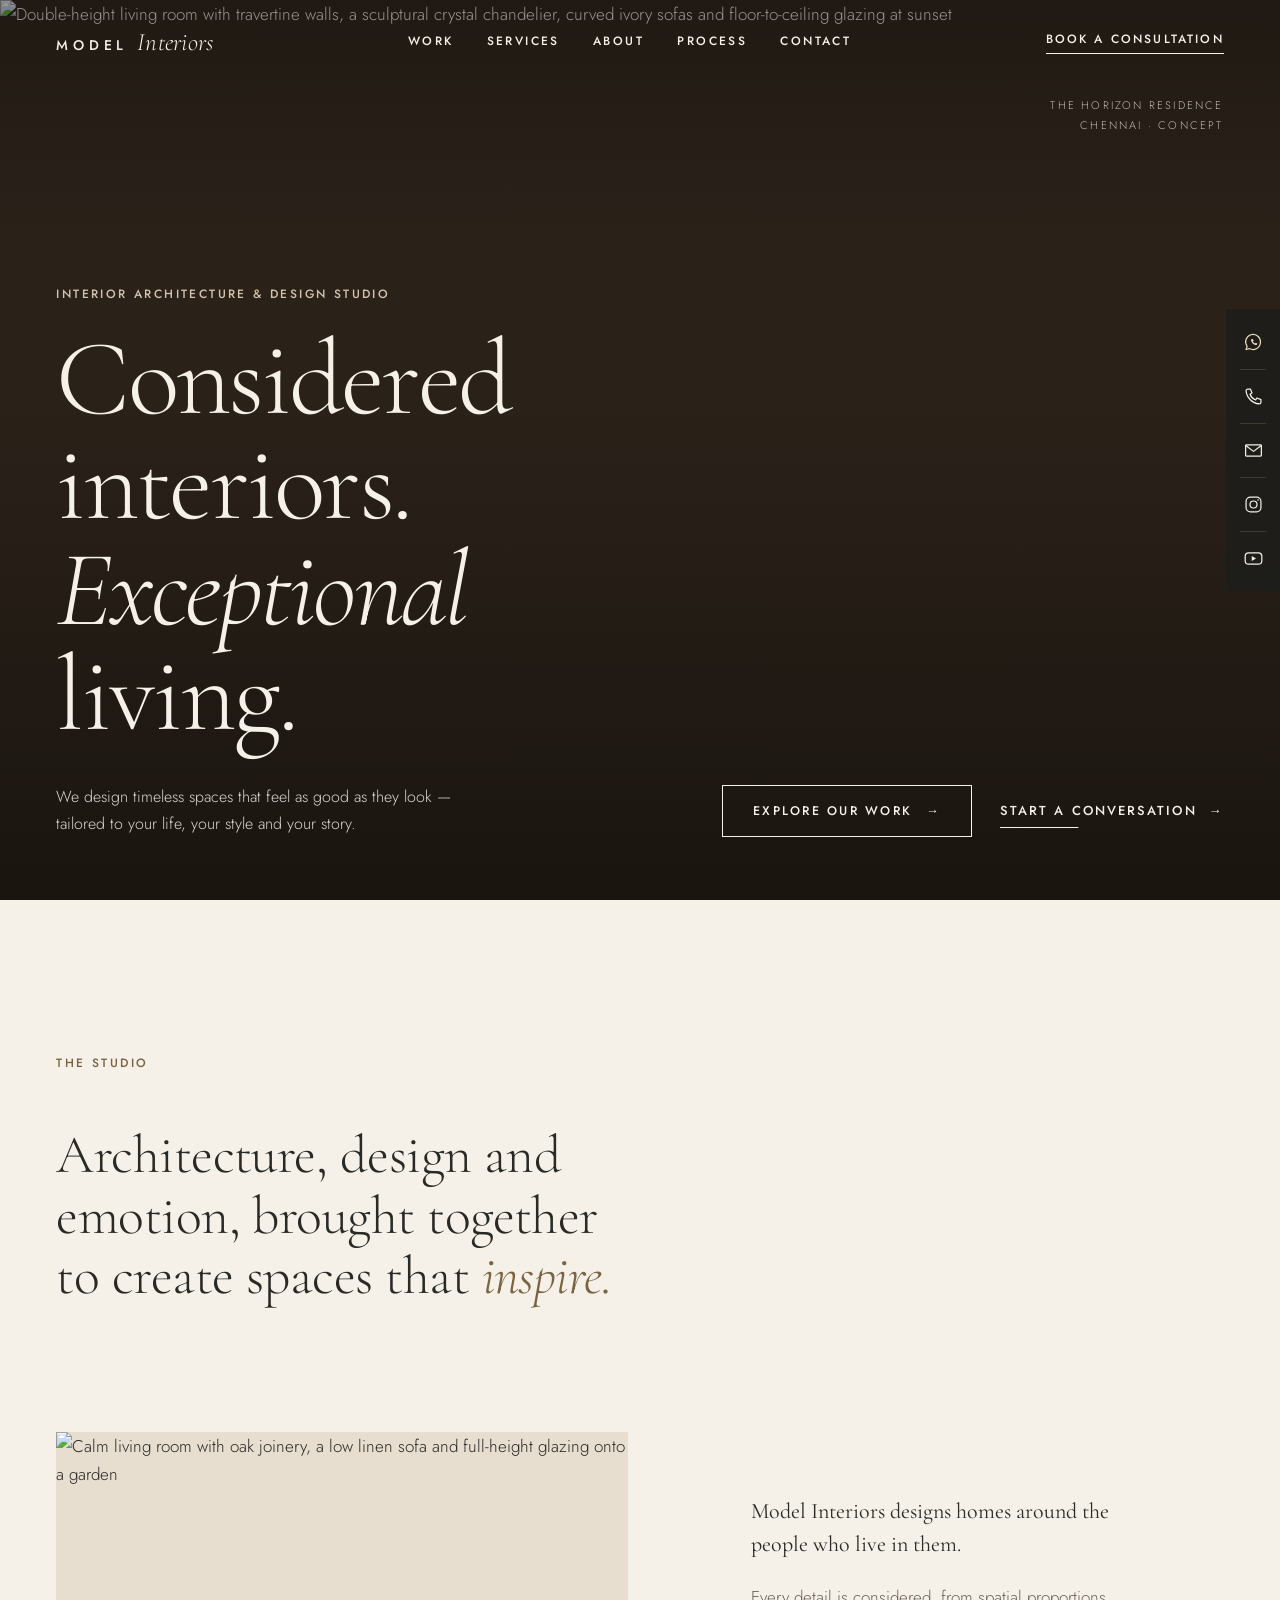
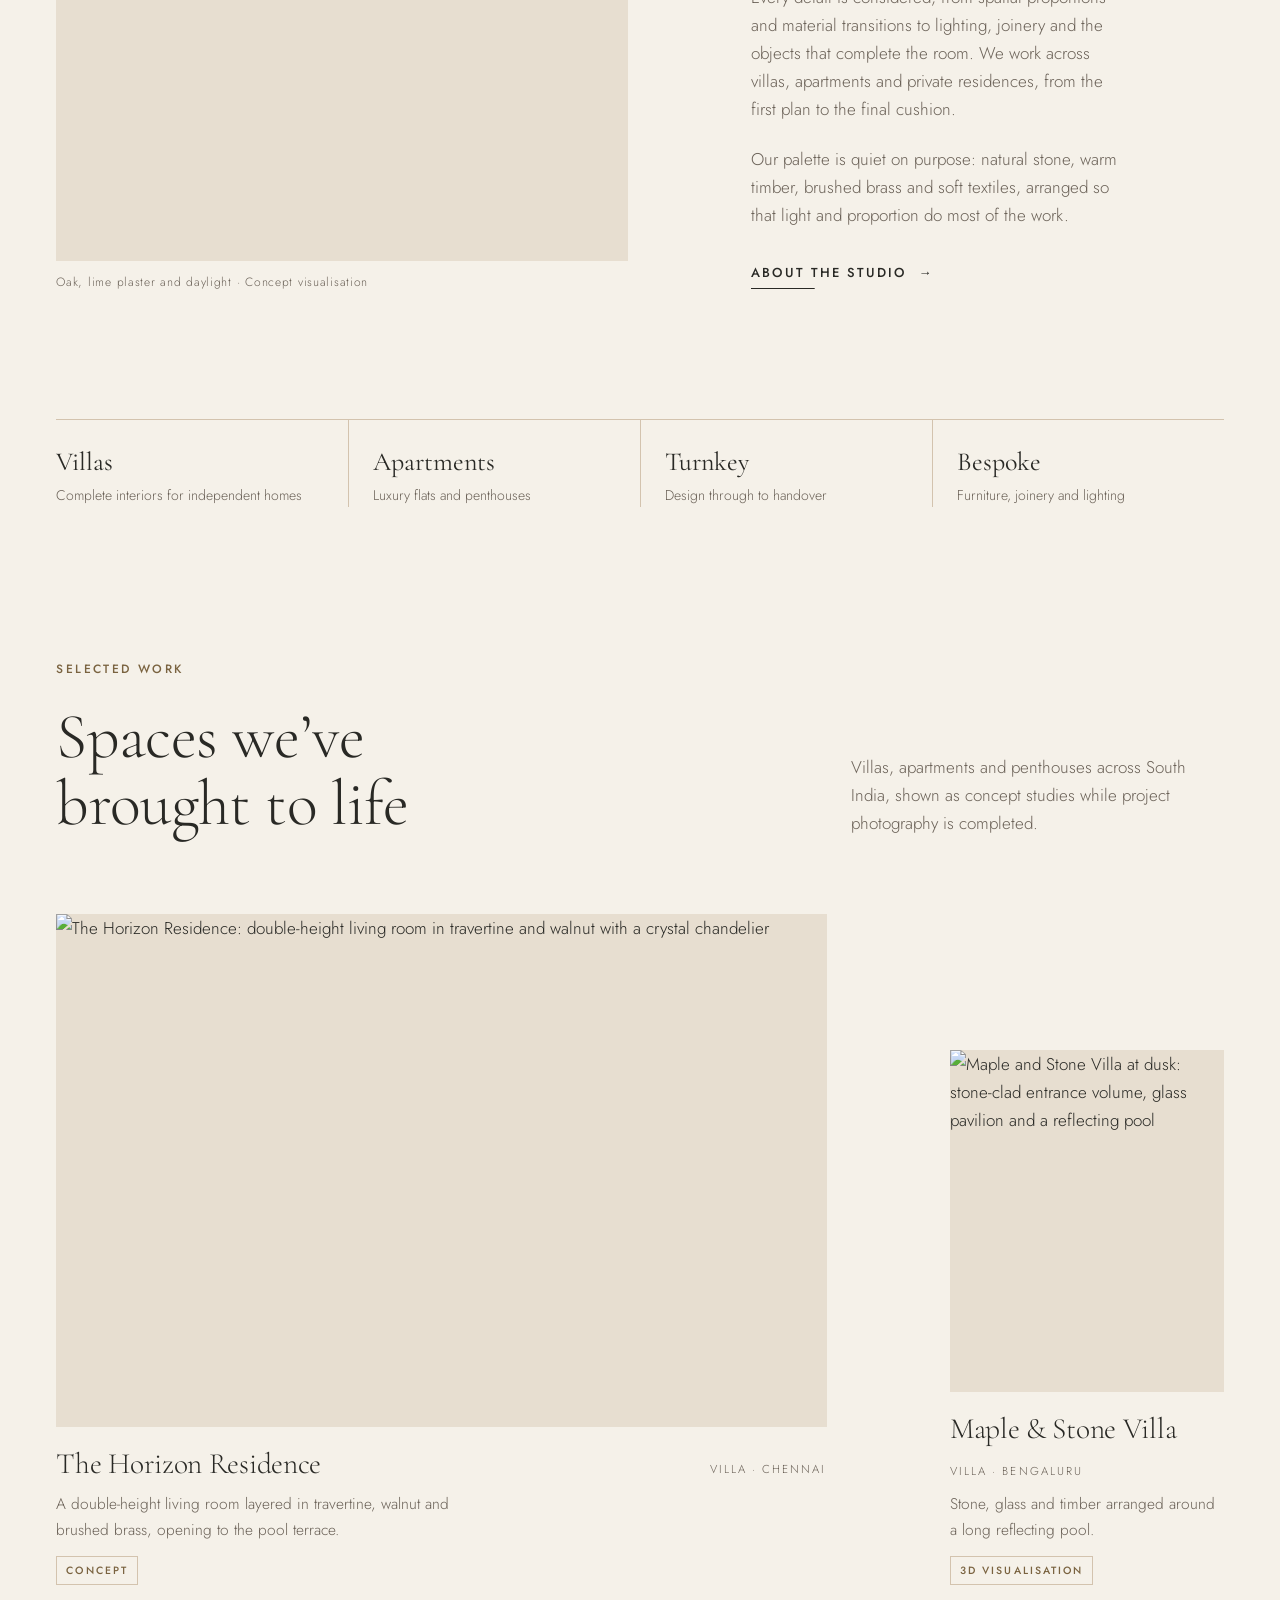
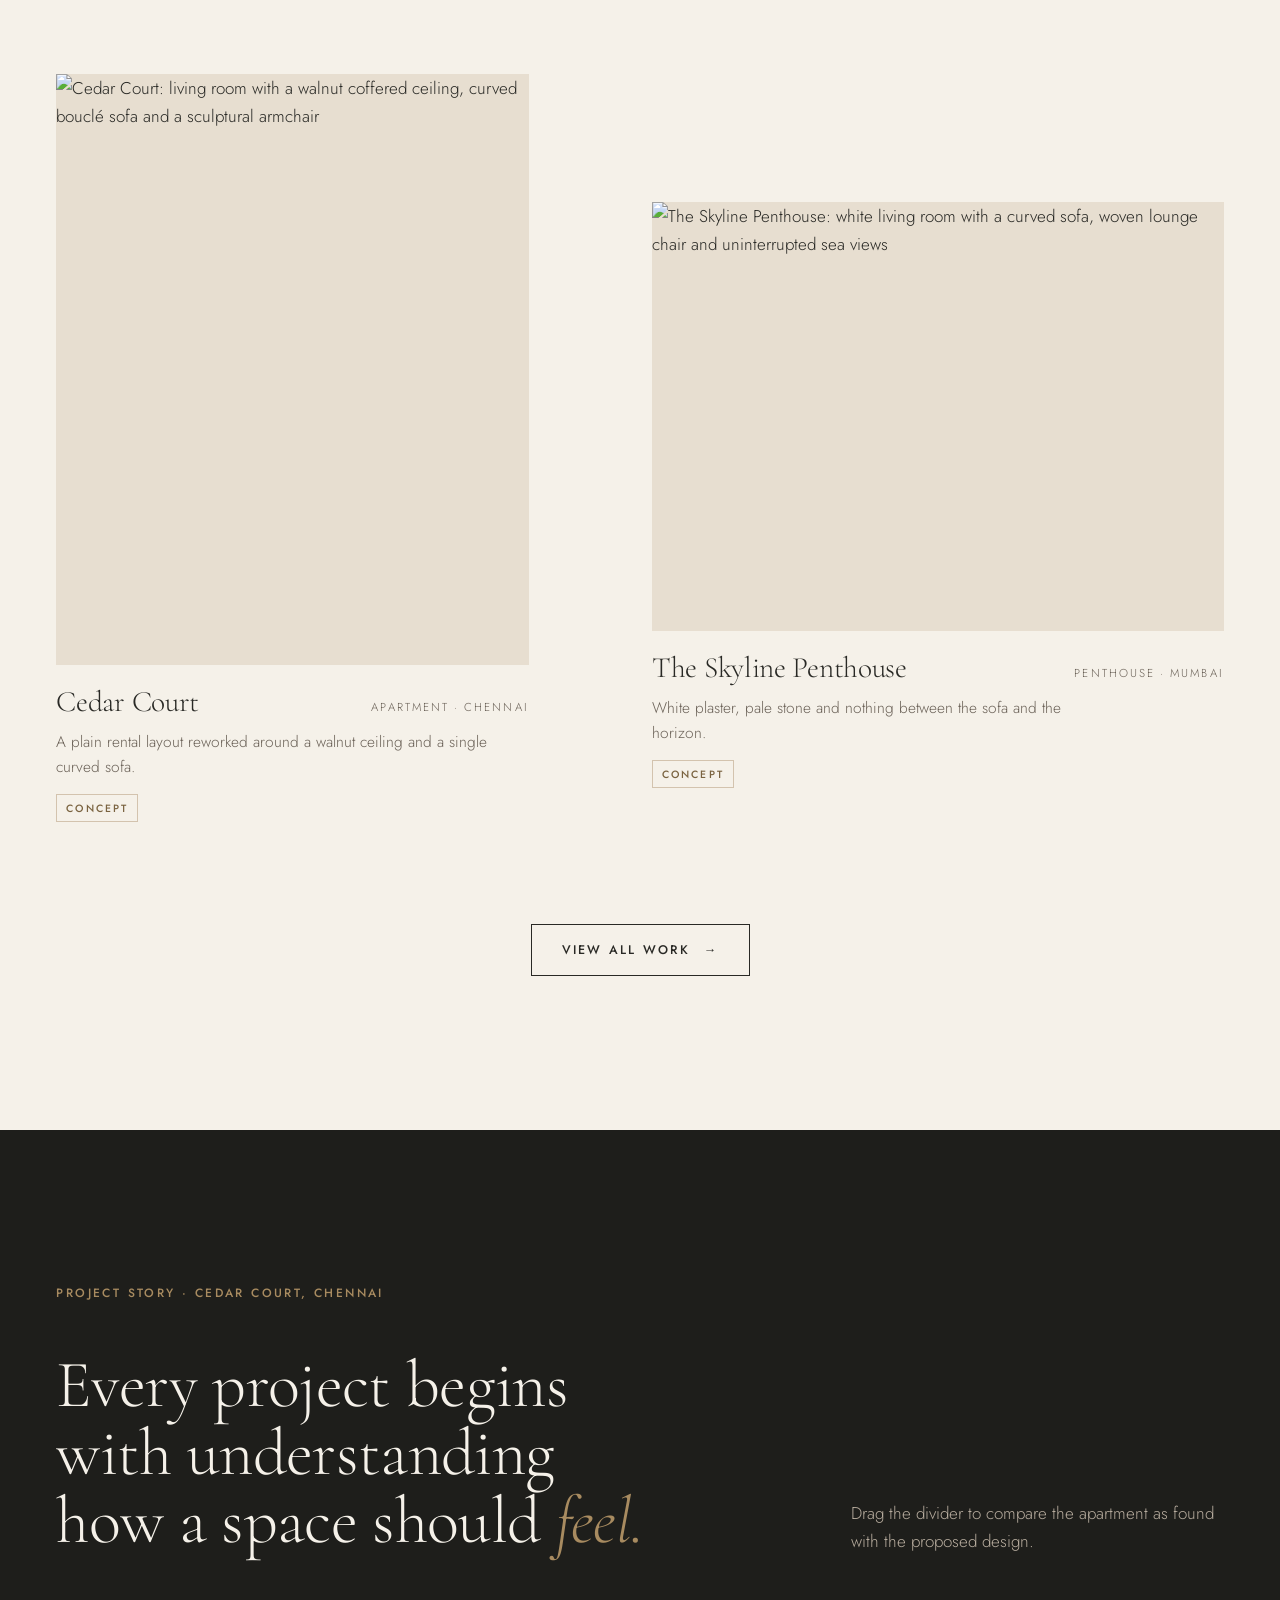
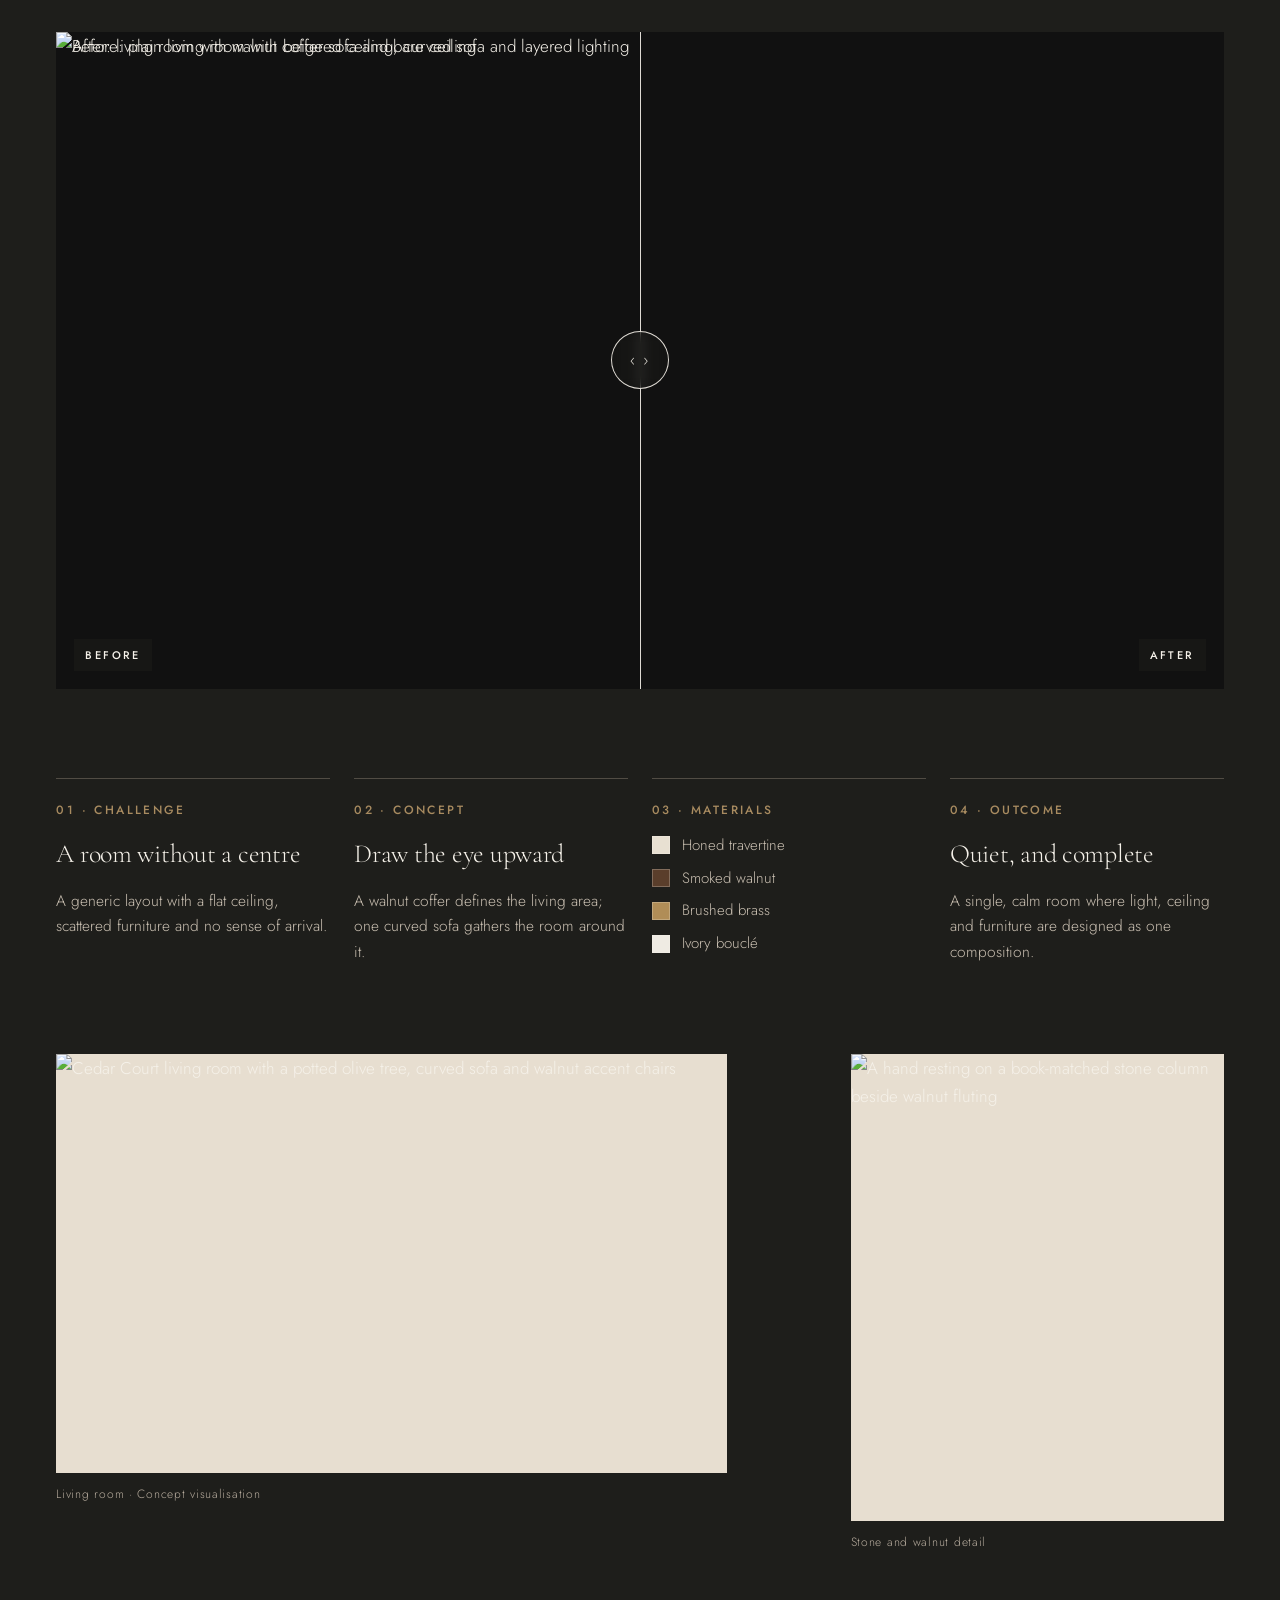
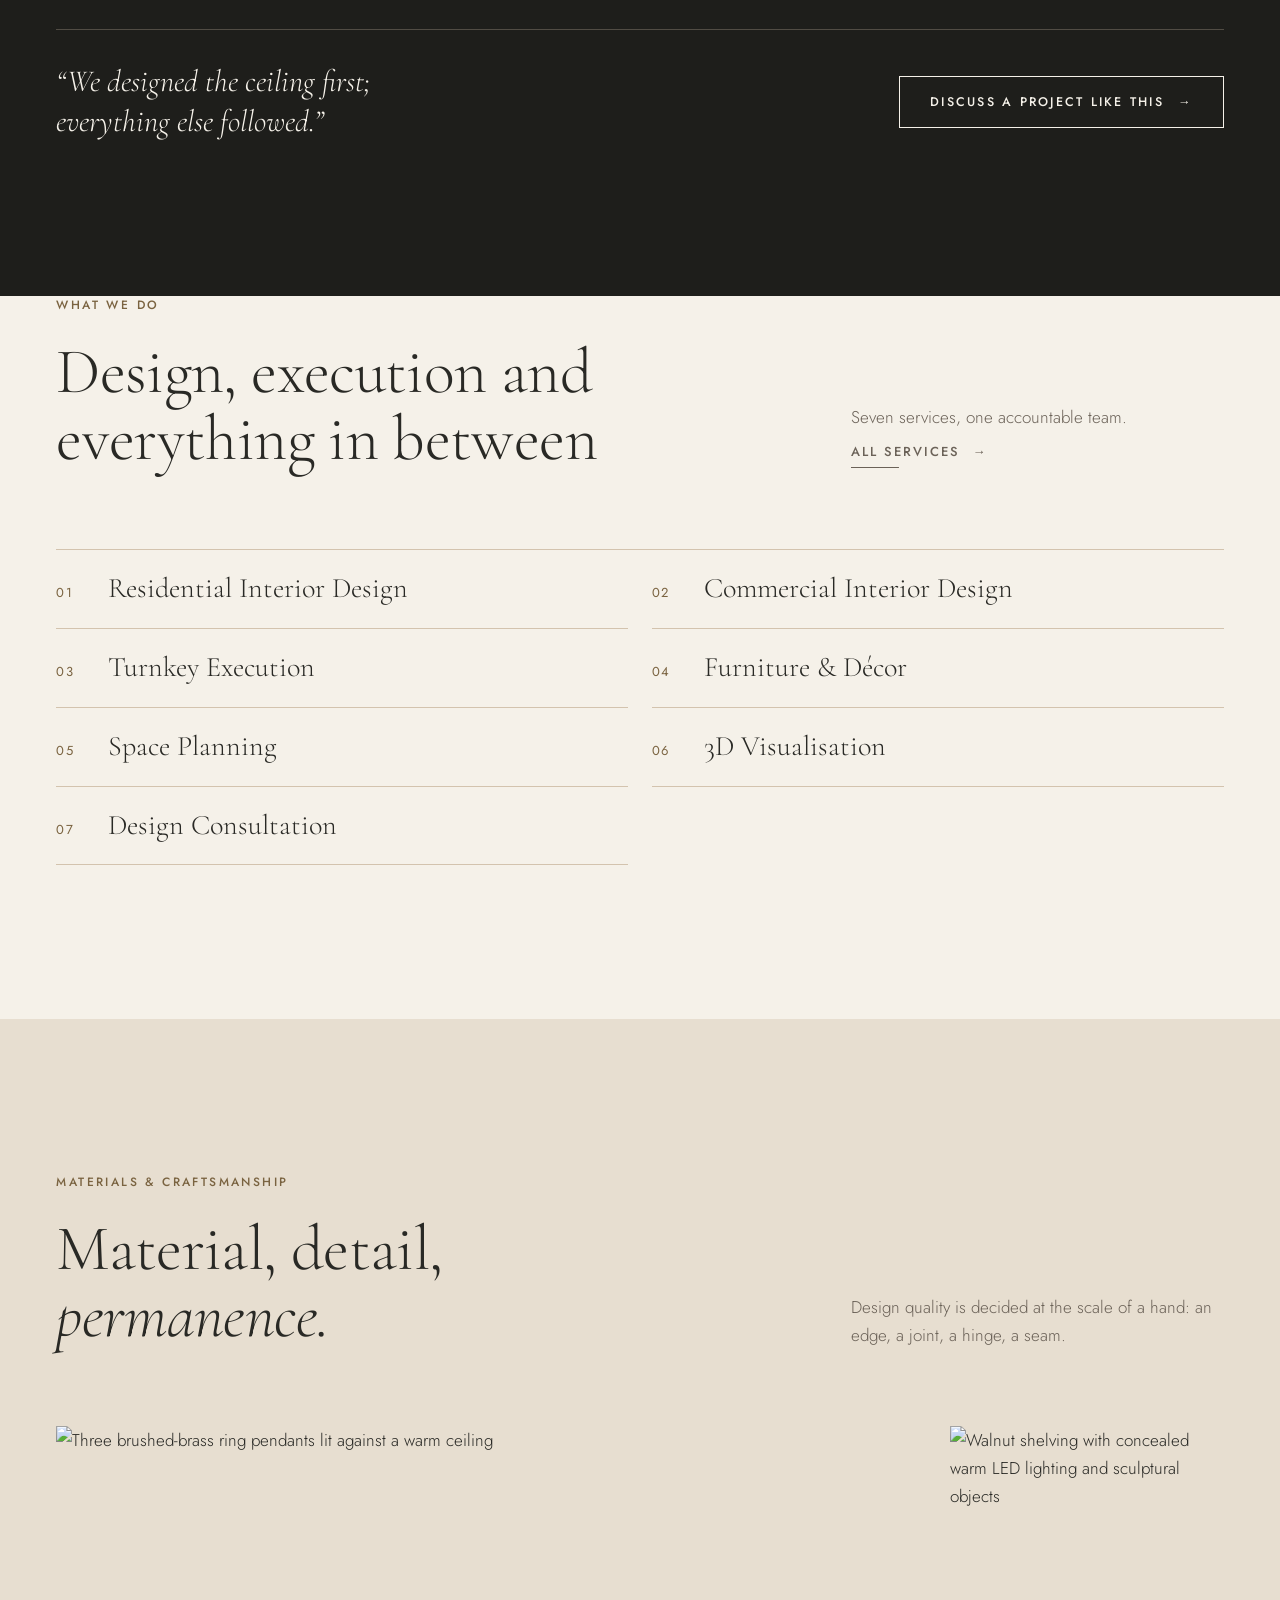
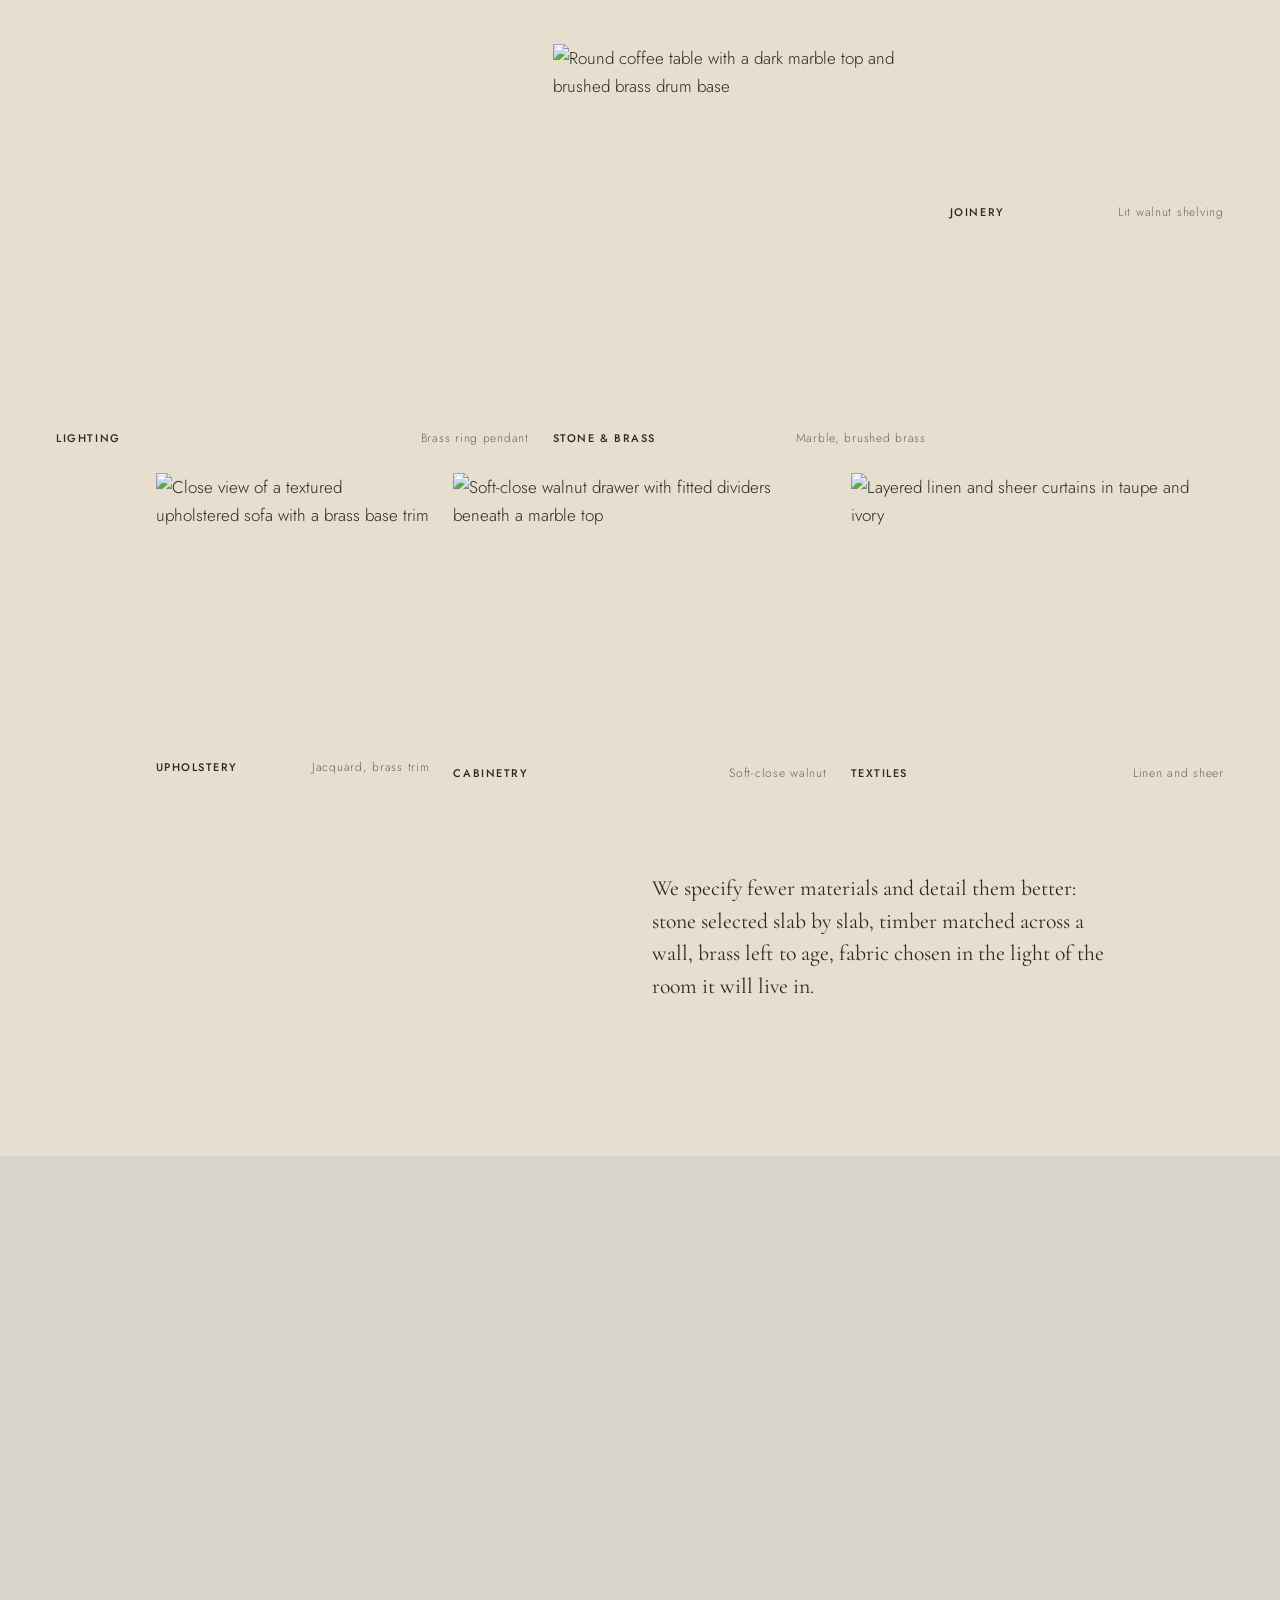
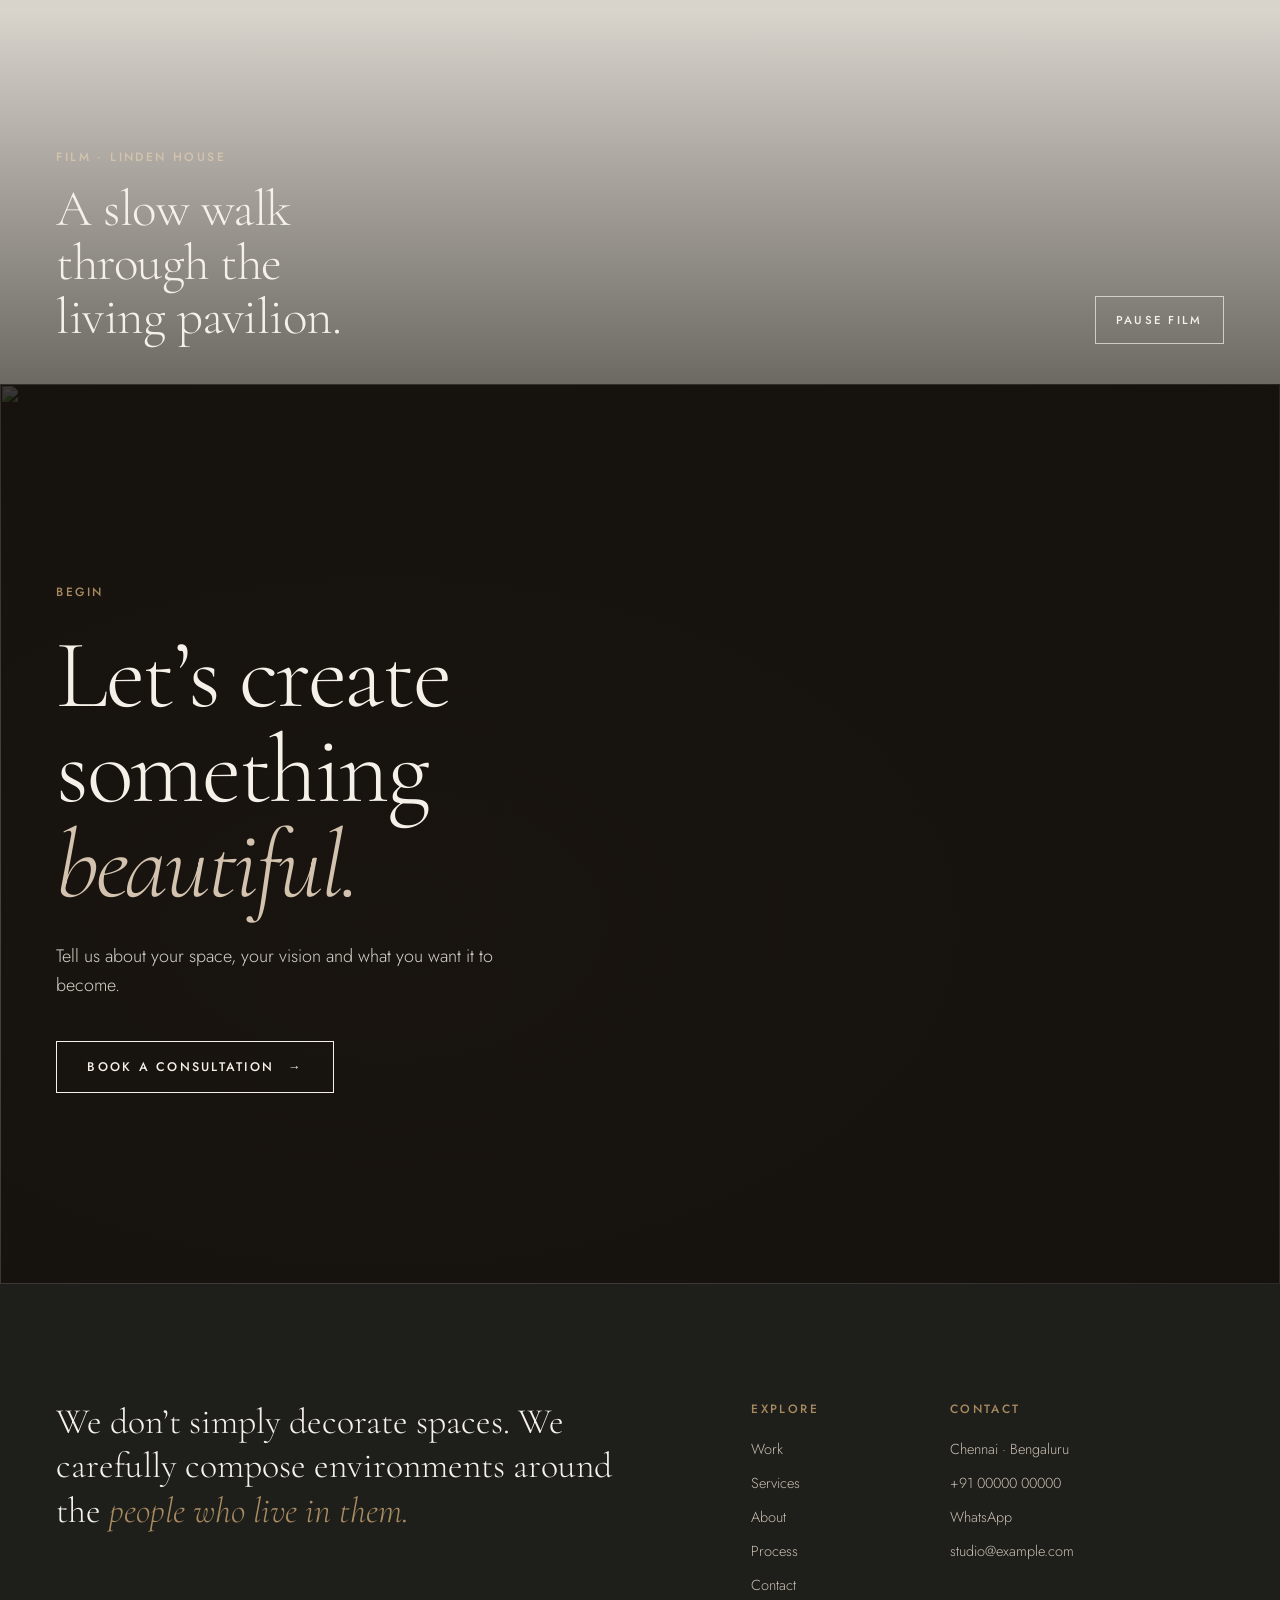
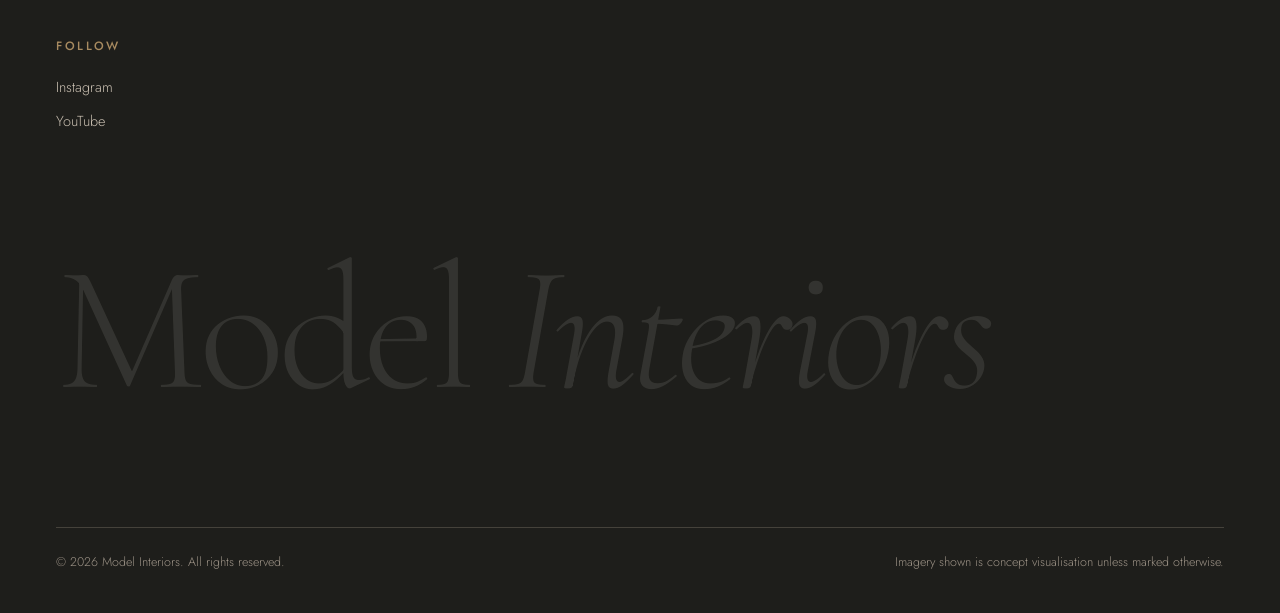
==== index.html @ 7d103e5c "Add files via upload" ====
<!doctype html>
<html lang="en">
<head>
<meta charset="utf-8">
<meta name="viewport" content="width=device-width,initial-scale=1,viewport-fit=cover">
<title>Model Interiors</title>
<meta name="description" content="Model Interiors — considered residential interiors, villas and luxury apartments.">
<link rel="preconnect" href="https://fonts.googleapis.com">
<link rel="preconnect" href="https://fonts.gstatic.com" crossorigin>
<link rel="stylesheet" href="https://fonts.googleapis.com/css2?family=Cormorant+Garamond:ital,wght@0,300;0,400;0,500;1,300;1,400&family=Jost:wght@300;400;500&display=swap">
<link rel="stylesheet" href="site.css">
<link rel="preload" as="image" href="img/hero.webp" fetchpriority="high">
</head>
<body>
<a class="skip" href="#main">Skip to content</a>
<header class="nav" id="nav">
  <div class="wrap">
    <a class="logo" href="index.html" aria-label="Model Interiors, home"><b>MODEL</b><i>Interiors</i></a>
    <nav class="menu" aria-label="Primary"><a href="work.html">Work</a><a href="services.html">Services</a><a href="about.html">About</a><a href="process.html">Process</a><a href="contact.html">Contact</a></nav>
    <a class="nav-cta" href="contact.html">Book a consultation</a>
    <button class="burger" id="burger" aria-label="Open menu" aria-expanded="false" aria-controls="drawer"><span></span><span></span></button>
  </div>
</header>
<div class="drawer" id="drawer" role="dialog" aria-modal="true" aria-label="Menu">
  <div class="top"><span class="logo"><b>MODEL</b><i>Interiors</i></span><button class="close" id="close">Close</button></div>
  <nav aria-label="Mobile"><a href="index.html">Home</a><a href="work.html">Work</a><a href="services.html">Services</a><a href="about.html">About</a><a href="process.html">Process</a><a href="contact.html">Contact</a></nav>
  <div class="foot"><span>+91 00000 00000</span><a href="https://wa.me/910000000000?text=Hello%20Model%20Interiors%2C%20I%27d%20like%20to%20discuss%20an%20interior%20project." target="_blank" rel="noopener" class="link">WhatsApp us <span class="arr">→</span></a></div>
</div>
<aside class="rail" aria-label="Quick contact"><a class="r-wa" href="https://wa.me/910000000000?text=Hello%20Model%20Interiors%2C%20I%27d%20like%20to%20discuss%20an%20interior%20project." target="_blank" rel="noopener" aria-label="WhatsApp: +91 00000 00000"><svg viewBox="0 0 24 24" aria-hidden="true"><path d="M20 11.5a8.5 8.5 0 0 1-12.6 7.4L3.5 20l1.2-3.7A8.5 8.5 0 1 1 20 11.5z"/><path d="M9.2 8.3c-.3 3.3 3 6.9 6.4 6.6l.9-1.5-1.9-1-.9.8a4.6 4.6 0 0 1-2.3-2.3l.8-.9-1-1.9-1.9.2z" class="fill"/></svg><span class="tip"><b>WhatsApp</b>+91 00000 00000</span><span class="mlabel">WhatsApp</span></a><a class="r-call" href="tel:+910000000000" aria-label="Call: +91 00000 00000"><svg viewBox="0 0 24 24" aria-hidden="true"><path d="M5.5 3.5h3l1.8 4.6-2.3 1.4a11 11 0 0 0 6.5 6.5l1.4-2.3 4.6 1.8v3a2 2 0 0 1-2 2A16.5 16.5 0 0 1 3.5 5.5a2 2 0 0 1 2-2z"/></svg><span class="tip"><b>Call</b>+91 00000 00000</span><span class="mlabel">Call</span></a><a class="r-mail" href="mailto:studio@example.com" aria-label="Email: studio@example.com"><svg viewBox="0 0 24 24" aria-hidden="true"><rect x="3" y="5.5" width="18" height="13" rx="1"/><path d="M3.5 6.5 12 13l8.5-6.5"/></svg><span class="tip"><b>Email</b>studio@example.com</span><span class="mlabel">Email</span></a><a class="r-ig" href="https://www.instagram.com/" target="_blank" rel="noopener" aria-label="Instagram: @modelinteriors"><svg viewBox="0 0 24 24" aria-hidden="true"><rect x="3.5" y="3.5" width="17" height="17" rx="5"/><circle cx="12" cy="12" r="4"/><circle cx="17.2" cy="6.8" r=".9" class="fill"/></svg><span class="tip"><b>Instagram</b>@modelinteriors</span><span class="mlabel">Instagram</span></a><a class="r-yt" href="https://www.youtube.com/" target="_blank" rel="noopener" aria-label="YouTube: Model Interiors"><svg viewBox="0 0 24 24" aria-hidden="true"><rect x="2.5" y="5.5" width="19" height="13" rx="4"/><path d="M10 9.2v5.6l4.9-2.8z" class="fill"/></svg><span class="tip"><b>YouTube</b>Model Interiors</span><span class="mlabel">YouTube</span></a></aside>
<main id="main">
<!-- HERO -->
<section class="hero" id="top" aria-label="Introduction">
  <picture>
    <source media="(max-width:700px)" srcset="img/hero-m.webp">
    <img src="img/hero.webp" alt="Double-height living room with travertine walls, a sculptural crystal chandelier, curved ivory sofas and floor-to-ceiling glazing at sunset" fetchpriority="high">
  </picture>
  <video id="heroVideo" muted loop playsinline preload="none" poster="img/hero.webp" aria-hidden="true" data-src="video/hero.mp4"></video>
  <div class="hero-meta">The Horizon Residence<br>Chennai · Concept</div>
  <div class="wrap hero-intro">
    <span class="label l1" style="color:var(--taupe)">Interior architecture &amp; design studio</span>
    <h1 class="l2" style="margin-top:22px">Considered interiors. <em>Exceptional</em> living.</h1>
    <div class="hero-row l3">
      <p>We design timeless spaces that feel as good as they look — tailored to your life, your style and your story.</p>
      <div class="hero-ctas">
        <a class="btn" href="work.html">Explore our work <span aria-hidden="true">→</span></a>
        <a class="link" href="contact.html">Start a conversation <span class="arr" aria-hidden="true">→</span></a>
      </div>
    </div>
  </div>
</section>

<!-- INTRO -->
<section class="sec intro" aria-labelledby="intro-h">
  <div class="wrap grid">
    <span class="label" style="grid-column:1/-1">The studio</span>
    <h2 id="intro-h">Architecture, design and emotion, brought together to create spaces that <em>inspire.</em></h2>
    <figure class="fig" style="margin-bottom:0">
      <div class="zoom reveal"><img src="img/travertine.webp" alt="Calm living room with oak joinery, a low linen sofa and full-height glazing onto a garden" loading="lazy" width="1600" height="893"></div>
      <figcaption>Oak, lime plaster and daylight · Concept visualisation</figcaption>
    </figure>
    <div class="txt">
      <p>Model Interiors designs homes around the people who live in them.</p>
      <p class="muted">Every detail is considered, from spatial proportions and material transitions to lighting, joinery and the objects that complete the room. We work across villas, apartments and private residences, from the first plan to the final cushion.</p>
      <p class="muted">Our palette is quiet on purpose: natural stone, warm timber, brushed brass and soft textiles, arranged so that light and proportion do most of the work.</p>
      <a class="link" href="about.html" style="align-self:flex-start">About the studio <span class="arr" aria-hidden="true">→</span></a>
    </div>
    <div class="scope">
      <div><b>Villas</b><span>Complete interiors for independent homes</span></div>
      <div><b>Apartments</b><span>Luxury flats and penthouses</span></div>
      <div><b>Turnkey</b><span>Design through to handover</span></div>
      <div><b>Bespoke</b><span>Furniture, joinery and lighting</span></div>
    </div>
  </div>
</section>

<!-- WORK -->
<section class="sec" id="work" aria-labelledby="work-h" style="padding-top:0">
  <div class="wrap">
    <div class="sec-head">
      <span class="label">Selected work</span>
      <h2 id="work-h">Spaces we’ve brought to life</h2>
      <p class="aside">Villas, apartments and penthouses across South India, shown as concept studies while project photography is completed.</p>
    </div>
    <div class="works"><a class="work w1" data-t="villa" href="index.html#story">
        <div class="zoom reveal"><img src="img/hero.webp" alt="The Horizon Residence: double-height living room in travertine and walnut with a crystal chandelier" loading="lazy" width="2000" height="1333"></div>
        <div class="meta"><h3>The Horizon Residence</h3><span class="type">Villa · Chennai</span></div>
        <p>A double-height living room layered in travertine, walnut and brushed brass, opening to the pool terrace.</p>
        <span class="tag">Concept</span>
      </a>
<a class="work w2" data-t="villa" href="contact.html">
        <div class="zoom reveal"><img src="img/villa-dusk.webp" alt="Maple and Stone Villa at dusk: stone-clad entrance volume, glass pavilion and a reflecting pool" loading="lazy" width="1337" height="706" style="object-position:62% 50%"></div>
        <div class="meta"><h3>Maple &amp; Stone Villa</h3><span class="type">Villa · Bengaluru</span></div>
        <p>Stone, glass and timber arranged around a long reflecting pool.</p>
        <span class="tag">3D visualisation</span>
      </a>
<a class="work w3" data-t="apartment" href="index.html#story">
        <div class="zoom reveal"><img src="img/cedar-2.webp" alt="Cedar Court: living room with a walnut coffered ceiling, curved bouclé sofa and a sculptural armchair" loading="lazy" width="1337" height="706" style="object-position:40% 50%"></div>
        <div class="meta"><h3>Cedar Court</h3><span class="type">Apartment · Chennai</span></div>
        <p>A plain rental layout reworked around a walnut ceiling and a single curved sofa.</p>
        <span class="tag">Concept</span>
      </a>
<a class="work w4" data-t="penthouse" href="contact.html">
        <div class="zoom reveal"><img src="img/penthouse.webp" alt="The Skyline Penthouse: white living room with a curved sofa, woven lounge chair and uninterrupted sea views" loading="lazy" width="1280" height="853"></div>
        <div class="meta"><h3>The Skyline Penthouse</h3><span class="type">Penthouse · Mumbai</span></div>
        <p>White plaster, pale stone and nothing between the sofa and the horizon.</p>
        <span class="tag">Concept</span>
      </a></div>
    <div class="more"><a class="btn" href="work.html">View all work <span aria-hidden="true">→</span></a></div>
  </div>
</section>
<!-- PROJECT STORY -->
<section class="sec on-dark story" id="story" aria-labelledby="story-h">
  <div class="wrap">
    <div class="top">
      <span class="label" style="grid-column:1/-1">Project story · Cedar Court, Chennai</span>
      <h2 id="story-h">Every project begins with understanding how a space should <em>feel.</em></h2>
      <p class="muted">Drag the divider to compare the apartment as found with the proposed design.</p>
    </div>
    <div class="compare" style="--p:50%">
      <img src="img/cedar-after.webp" alt="After: living room with walnut coffered ceiling, curved sofa and layered lighting">
      <div class="before"><img src="img/cedar-before.webp" alt="Before: plain living room with beige sofa and bare ceiling" loading="lazy"></div>
      <div class="bar"></div><div class="knob" aria-hidden="true">‹ ›</div>
      <span class="lb l">Before</span><span class="lb r">After</span>
      <input type="range" min="0" max="100" value="50" aria-label="Compare before and after, Cedar Court living room">
    </div>
    <div class="cols">
      <div class="col"><span class="label">01 · Challenge</span><h3>A room without a centre</h3><p>A generic layout with a flat ceiling, scattered furniture and no sense of arrival.</p></div>
      <div class="col"><span class="label">02 · Concept</span><h3>Draw the eye upward</h3><p>A walnut coffer defines the living area; one curved sofa gathers the room around it.</p></div>
      <div class="col"><span class="label">03 · Materials</span><ul>
        <li><i style="background:#E8E0D2"></i>Honed travertine</li>
        <li><i style="background:#5A3E2B"></i>Smoked walnut</li>
        <li><i style="background:#B08D57"></i>Brushed brass</li>
        <li><i style="background:#EFEBE3"></i>Ivory bouclé</li></ul></div>
      <div class="col"><span class="label">04 · Outcome</span><h3>Quiet, and complete</h3><p>A single, calm room where light, ceiling and furniture are designed as one composition.</p></div>
    </div>
    <div class="pair">
      <figure class="a"><div class="zoom reveal"><img src="img/cedar-1.webp" alt="Cedar Court living room with a potted olive tree, curved sofa and walnut accent chairs" loading="lazy"></div><figcaption>Living room · Concept visualisation</figcaption></figure>
      <figure class="b"><div class="zoom reveal"><img src="img/d-stone.webp" alt="A hand resting on a book-matched stone column beside walnut fluting" loading="lazy" style="object-position:70% 50%"></div><figcaption>Stone and walnut detail</figcaption></figure>
    </div>
    <div class="end"><p>“We designed the ceiling first; everything else followed.”</p><a class="btn" href="contact.html">Discuss a project like this <span aria-hidden="true">→</span></a></div>
  </div>
</section>

<!-- SERVICES TEASER -->
<section class="sec" aria-labelledby="st-h" style="padding-top:0">
  <div class="wrap">
    <div class="sec-head"><span class="label">What we do</span><h2 id="st-h">Design, execution and everything in between</h2>
      <p class="aside">Seven services, one accountable team. <a class="link" href="services.html">All services <span class="arr" aria-hidden="true">→</span></a></p></div>
    <ul class="svc-strip">
      <li><a href="services.html"><span>01</span>Residential Interior Design</a></li><li><a href="services.html"><span>02</span>Commercial Interior Design</a></li>
      <li><a href="services.html"><span>03</span>Turnkey Execution</a></li><li><a href="services.html"><span>04</span>Furniture &amp; Décor</a></li>
      <li><a href="services.html"><span>05</span>Space Planning</a></li><li><a href="services.html"><span>06</span>3D Visualisation</a></li>
      <li><a href="services.html"><span>07</span>Design Consultation</a></li>
    </ul>
  </div>
</section>
<!-- MATERIALS -->
<section class="sec materials" aria-labelledby="mat-h">
  <div class="wrap">
    <div class="sec-head">
      <span class="label">Materials &amp; craftsmanship</span>
      <h2 id="mat-h">Material, detail, <em style="font-style:italic">permanence.</em></h2>
      <p class="aside">Design quality is decided at the scale of a hand: an edge, a joint, a hinge, a seam.</p>
    </div>
    <div class="mat-grid">
      <figure class="mat m1"><div class="zoom reveal"><img src="img/d-chandelier.webp" alt="Three brushed-brass ring pendants lit against a warm ceiling" loading="lazy"></div><figcaption><b>Lighting</b><span>Brass ring pendant</span></figcaption></figure>
      <figure class="mat m2"><div class="zoom reveal"><img src="img/d-table.webp" alt="Round coffee table with a dark marble top and brushed brass drum base" loading="lazy"></div><figcaption><b>Stone &amp; brass</b><span>Marble, brushed brass</span></figcaption></figure>
      <figure class="mat m3"><div class="zoom reveal"><img src="img/d-joinery.webp" alt="Walnut shelving with concealed warm LED lighting and sculptural objects" loading="lazy"></div><figcaption><b>Joinery</b><span>Lit walnut shelving</span></figcaption></figure>
      <figure class="mat m4"><div class="zoom reveal"><img src="img/d-sofa.webp" alt="Close view of a textured upholstered sofa with a brass base trim" loading="lazy"></div><figcaption><b>Upholstery</b><span>Jacquard, brass trim</span></figcaption></figure>
      <figure class="mat m5"><div class="zoom reveal"><img src="img/d-drawer.webp" alt="Soft-close walnut drawer with fitted dividers beneath a marble top" loading="lazy"></div><figcaption><b>Cabinetry</b><span>Soft-close walnut</span></figcaption></figure>
      <figure class="mat m6"><div class="zoom reveal"><img src="img/d-fabric.webp" alt="Layered linen and sheer curtains in taupe and ivory" loading="lazy"></div><figcaption><b>Textiles</b><span>Linen and sheer</span></figcaption></figure>
      <div class="mat-text"><p>We specify fewer materials and detail them better: stone selected slab by slab, timber matched across a wall, brass left to age, fabric chosen in the light of the room it will live in.</p></div>
    </div>
  </div>
</section>

<!-- FILM -->
<section class="film" aria-labelledby="film-h">
  <video id="film" muted loop playsinline preload="none" poster="img/walkthrough-poster.webp" data-src="video/walkthrough.mp4" aria-label="Slow walkthrough of a white living room with a walnut feature wall and sculptural pendant"></video>
  <div class="wrap">
    <div><span class="label" style="color:var(--taupe)">Film · Linden House</span><h2 id="film-h" style="margin-top:14px">A slow walk through the living pavilion.</h2></div>
    <button class="ctl" id="filmCtl" aria-pressed="false">Pause film</button>
  </div>
</section>

<!-- FINAL CTA -->
<section class="final on-dark" aria-labelledby="cta-h">
  <img src="img/villa-sunset.webp" alt="" loading="lazy" aria-hidden="true">
  <div class="wrap">
    <span class="label">Begin</span>
    <h2 id="cta-h">Let’s create something <em>beautiful.</em></h2>
    <p>Tell us about your space, your vision and what you want it to become.</p>
    <a class="btn" href="contact.html">Book a consultation <span aria-hidden="true">→</span></a>
  </div>
</section>


</main>
<footer class="on-dark">
  <div class="wrap grid">
    <p class="statement">We don’t simply decorate spaces. We carefully compose environments around the <em>people who live in them.</em></p>
    <div class="col"><span class="label">Explore</span><a href="work.html">Work</a><a href="services.html">Services</a><a href="about.html">About</a><a href="process.html">Process</a><a href="contact.html">Contact</a></div>
    <div class="col"><span class="label">Contact</span><span>Chennai · Bengaluru</span><a href="tel:+910000000000">+91 00000 00000</a><a href="https://wa.me/910000000000?text=Hello%20Model%20Interiors%2C%20I%27d%20like%20to%20discuss%20an%20interior%20project." target="_blank" rel="noopener">WhatsApp</a><a href="mailto:studio@example.com">studio@example.com</a></div>
    <div class="col"><span class="label">Follow</span><a href="https://www.instagram.com/" target="_blank" rel="noopener">Instagram</a><a href="https://www.youtube.com/" target="_blank" rel="noopener">YouTube</a></div>
    <div class="big" aria-hidden="true">Model <em>Interiors</em></div>
    <div class="base"><span>© 2026 Model Interiors. All rights reserved.</span><span>Imagery shown is concept visualisation unless marked otherwise.</span></div>
  </div>
</footer>
<script src="site.js"></script></body></html>
---- site.css ----
:root{
  --ivory:#F5F1E9; --sand:#E7DED0; --taupe:#D3C3AE; --stone:#6B6258; --char:#292925; --ink:#1E1E1B;
  --brass:#A88B60; --brass-deep:#7A6340; --warm-white:#FBF9F5;
  --serif:"Cormorant Garamond","Cormorant",Georgia,"Times New Roman",serif;
  --sans:"Jost","Helvetica Neue",Arial,sans-serif;
  --g:clamp(20px,4.4vw,64px);
  --sec:clamp(88px,12vw,184px);
  --ease:cubic-bezier(.22,1,.36,1);
  color-scheme:light;
}
*{box-sizing:border-box}
html{scroll-behavior:smooth;-webkit-text-size-adjust:100%}
body{margin:0;background:var(--ivory);color:var(--char);font-family:var(--sans);font-weight:300;font-size:17px;line-height:1.65;-webkit-font-smoothing:antialiased;overflow-x:hidden}
img,video{display:block;max-width:100%;height:auto}
figure{margin:0}
[hidden]{display:none!important}
a{color:inherit;text-decoration:none}
h1,h2,h3{font-family:var(--serif);font-weight:300;margin:0;text-wrap:balance;letter-spacing:-.01em}
p{margin:0}
.wrap{max-width:1560px;margin:0 auto;padding-inline:var(--g)}
.label{font-family:var(--sans);font-size:12px;font-weight:500;letter-spacing:.2em;text-transform:uppercase;color:var(--brass-deep)}
.on-dark .label{color:var(--brass)}
.muted{color:var(--stone)}
.skip{position:absolute;left:-999px;top:8px;background:var(--char);color:var(--ivory);padding:10px 16px;z-index:100}
.skip:focus{left:16px}
:focus-visible{outline:2px solid var(--brass-deep);outline-offset:4px}
.on-dark :focus-visible{outline-color:var(--brass)}

/* links & buttons */
.link{display:inline-flex;align-items:center;gap:12px;font-size:13px;font-weight:500;letter-spacing:.16em;text-transform:uppercase;padding-block:10px;position:relative}
.link::after{content:"";position:absolute;left:0;right:0;bottom:4px;height:1px;background:currentColor;transform-origin:left;transform:scaleX(.35);transition:transform .5s var(--ease)}
.link:hover::after,.link:focus-visible::after{transform:scaleX(1)}
.link .arr{transition:transform .5s var(--ease)}
.link:hover .arr{transform:translateX(5px)}
.btn{display:inline-flex;align-items:center;justify-content:center;gap:14px;min-height:52px;padding:0 30px;border:1px solid currentColor;font:500 12.5px/1 var(--sans);letter-spacing:.18em;text-transform:uppercase;background:transparent;color:inherit;cursor:pointer;transition:background .5s var(--ease),color .5s var(--ease)}
.btn:hover{background:var(--char);color:var(--ivory);border-color:var(--char)}
.on-dark .btn:hover,.hero .btn:hover{background:var(--ivory);color:var(--char);border-color:var(--ivory)}

/* header */
.nav{position:fixed;inset:0 0 auto 0;z-index:50;padding-top:env(safe-area-inset-top,0px);color:var(--ivory);transition:background .5s var(--ease),color .5s var(--ease),transform .6s var(--ease),border-color .5s;border-bottom:1px solid transparent}
.nav.solid{background:rgba(245,241,233,.94);backdrop-filter:blur(10px);-webkit-backdrop-filter:blur(10px);color:var(--char);border-bottom-color:rgba(211,195,174,.6)}
.nav.hide{transform:translateY(-100%)}
.nav .wrap{display:flex;align-items:center;justify-content:space-between;height:84px;gap:24px}
.logo{display:flex;align-items:baseline;gap:9px;line-height:1}
.logo b{font:500 14px/1 var(--sans);letter-spacing:.34em}
.logo i{font:italic 300 25px/1 var(--serif);letter-spacing:.01em}
.menu{display:flex;gap:clamp(20px,2.6vw,44px);font-size:12px;font-weight:500;letter-spacing:.2em;text-transform:uppercase}
.menu a{position:relative;padding-block:8px}
.menu a::after{content:"";position:absolute;left:0;right:0;bottom:2px;height:1px;background:currentColor;transform:scaleX(0);transform-origin:left;transition:transform .5s var(--ease)}
.menu a:hover::after{transform:scaleX(1)}
.nav-cta{font-size:12px;font-weight:500;letter-spacing:.18em;text-transform:uppercase;border-bottom:1px solid currentColor;padding-bottom:3px}
.burger{display:none;background:none;border:0;color:inherit;width:48px;height:48px;cursor:pointer;padding:12px;margin-right:-12px}
.burger span{display:block;height:1px;background:currentColor;margin:7px 0;transition:transform .4s var(--ease)}
.drawer{position:fixed;inset:0;z-index:60;background:var(--warm-white);color:var(--char);display:flex;flex-direction:column;padding:calc(env(safe-area-inset-top,0px) + 24px) var(--g) calc(env(safe-area-inset-bottom,0px) + 32px);transform:translateY(-102%);transition:transform .7s var(--ease);visibility:hidden}
.drawer.open{transform:none;visibility:visible}
.drawer .top{display:flex;justify-content:space-between;align-items:center;height:48px}
.drawer nav{margin-top:auto;display:flex;flex-direction:column;gap:6px}
.drawer nav a{font:300 clamp(42px,12vw,64px)/1.1 var(--serif)}
.drawer .foot{margin-top:auto;padding-top:32px;border-top:1px solid var(--taupe);display:flex;justify-content:space-between;flex-wrap:wrap;gap:12px;font-size:13px;color:var(--stone)}
.close{background:none;border:0;font:500 12px var(--sans);letter-spacing:.2em;text-transform:uppercase;cursor:pointer;padding:12px 0;color:inherit}

/* hero */
.hero{position:relative;height:100svh;min-height:600px;max-height:1100px;color:var(--ivory);overflow:hidden;background:#2a2119}
.hero picture,.hero video,.hero picture img{position:absolute;inset:0;width:100%;height:100%;object-fit:cover}
.hero video{opacity:0;transition:opacity 1.2s var(--ease)}
.hero video.ready{opacity:1}
.hero::after{content:"";position:absolute;inset:0;background:linear-gradient(180deg,rgba(20,16,12,.45) 0%,rgba(20,16,12,0) 26%,rgba(20,16,12,0) 45%,rgba(20,16,12,.72) 100%)}
.hero .wrap{position:relative;z-index:2;height:100%;display:flex;flex-direction:column;justify-content:flex-end;padding-bottom:clamp(40px,7vh,88px)}
.hero h1{font-size:clamp(52px,8.4vw,132px);line-height:.98;letter-spacing:-.025em;max-width:11ch}
.hero h1 em{font-style:italic;font-weight:300}
.hero-row{display:grid;grid-template-columns:minmax(0,1fr) auto;gap:32px 48px;align-items:end;margin-top:clamp(28px,4vh,44px)}
.hero-row p{max-width:44ch;font-size:clamp(16px,1.25vw,19px);color:rgba(245,241,233,.88)}
.hero-ctas{display:flex;gap:28px;align-items:center;flex-wrap:wrap}
.hero-meta{position:absolute;right:var(--g);top:calc(96px + env(safe-area-inset-top,0px));z-index:2;font-size:11px;letter-spacing:.2em;text-transform:uppercase;color:rgba(245,241,233,.75);text-align:right;line-height:1.8}
.hero-intro>*{animation:rise 1.4s var(--ease) both}
.hero-intro .l2{animation-delay:.12s}.hero-intro .l3{animation-delay:.24s}
@keyframes rise{from{transform:translateY(22px)}to{transform:none}}

/* sections */
section{position:relative}
.sec{padding-block:var(--sec)}
.sec-head{display:grid;grid-template-columns:repeat(12,minmax(0,1fr));gap:24px;align-items:end;margin-bottom:clamp(48px,6vw,96px)}
.sec-head .label{grid-column:1/-1}
.sec-head h2{grid-column:1/8;font-size:clamp(40px,5vw,76px);line-height:1.04}
.sec-head .aside{grid-column:9/13;color:var(--stone);max-width:40ch}

/* intro */
.intro .grid{display:grid;grid-template-columns:repeat(12,minmax(0,1fr));gap:24px}
.intro h2{grid-column:1/10;font-size:clamp(34px,4.2vw,64px);line-height:1.12;margin-top:28px}
.intro h2 em{font-style:italic;color:var(--brass-deep)}
.intro .fig{grid-column:1/7;margin-top:clamp(56px,8vw,120px)}
.intro .fig img{width:100%;aspect-ratio:4/3;object-fit:cover}
.intro .txt{grid-column:8/12;margin-top:clamp(56px,8vw,120px);align-self:end;display:flex;flex-direction:column;gap:22px}
.intro .txt p:first-child{font:400 22px/1.5 var(--serif);color:var(--char)}
.scope{grid-column:1/-1;margin-top:clamp(64px,8vw,120px);border-top:1px solid var(--taupe);display:grid;grid-template-columns:repeat(4,minmax(0,1fr))}
.scope div{padding:26px 24px 0 0;display:flex;flex-direction:column;gap:6px}
.scope div+div{padding-left:24px;border-left:1px solid var(--taupe)}
.scope b{font:400 26px/1.2 var(--serif)}
.scope span{font-size:14px;color:var(--stone)}
figcaption,.cap{font-size:12px;letter-spacing:.06em;color:var(--stone);margin-top:12px}

/* image hover */
.zoom{overflow:hidden;background:var(--sand)}
.zoom img{transition:transform 1.4s var(--ease)}
a:hover .zoom img,.zoom:hover img{transform:scale(1.035)}
.reveal img{transform:scale(1.07);transition:transform 1.8s var(--ease)}
.reveal.in img{transform:none}
a:hover .reveal.in img{transform:scale(1.035)}

/* work */
.filters{display:flex;flex-wrap:wrap;gap:6px 30px;margin-bottom:clamp(40px,5vw,72px);border-bottom:1px solid var(--taupe)}
.filters button{background:none;border:0;padding:14px 0;margin-bottom:-1px;font:500 12px var(--sans);letter-spacing:.2em;text-transform:uppercase;color:var(--stone);cursor:pointer;border-bottom:1px solid transparent;transition:color .4s,border-color .4s}
.filters button[aria-pressed="true"]{color:var(--char);border-bottom-color:var(--brass-deep)}
.filters button:hover{color:var(--char)}
.works{display:grid;grid-template-columns:repeat(12,minmax(0,1fr));gap:clamp(56px,7vw,110px) 24px}
.work{display:flex;flex-direction:column;transition:opacity .5s var(--ease)}
.work .zoom img{width:100%;height:100%;object-fit:cover}
.work .meta{display:flex;justify-content:space-between;align-items:baseline;gap:16px;margin-top:20px;flex-wrap:wrap}
.work h3{font-size:clamp(26px,2.3vw,34px);line-height:1.15}
.work .type{font-size:11.5px;letter-spacing:.18em;text-transform:uppercase;color:var(--stone);white-space:nowrap}
.work p{margin-top:10px;color:var(--stone);max-width:48ch;font-size:15.5px}
.tag{display:inline-block;margin-top:14px;font-size:10.5px;font-weight:500;letter-spacing:.2em;text-transform:uppercase;color:var(--brass-deep);border:1px solid var(--taupe);padding:5px 9px 4px;align-self:flex-start}
.w1{grid-column:1/9}.w1 .zoom{aspect-ratio:3/2}
.w2{grid-column:10/13;align-self:end}.w2 .zoom{aspect-ratio:4/5}
.w3{grid-column:1/6}.w3 .zoom{aspect-ratio:4/5}
.w4{grid-column:7/13;margin-top:clamp(0px,10vw,160px)}.w4 .zoom{aspect-ratio:4/3}
.w5{grid-column:2/8}.w5 .zoom{aspect-ratio:4/3}
.w6{grid-column:9/13;align-self:center}.w6 .zoom{aspect-ratio:3/4}
.works.filtered .work{grid-column:auto/span 6;margin-top:0;align-self:start}
.works.filtered .work .zoom{aspect-ratio:4/3}
.work[hidden]{display:none!important}

/* dark story */
.on-dark{background:var(--ink);color:var(--ivory)}
.on-dark .muted,.on-dark figcaption,.on-dark .cap{color:#B7AC9E}
.story .top{display:grid;grid-template-columns:repeat(12,minmax(0,1fr));gap:24px;align-items:end;margin-bottom:clamp(48px,6vw,88px)}
.story .top h2{grid-column:1/9;font-size:clamp(40px,5.2vw,82px);line-height:1.02;margin-top:24px}
.story .top h2 em{font-style:italic;color:var(--brass)}
.story .top p{grid-column:9/13}
.story .cols{display:grid;grid-template-columns:repeat(12,minmax(0,1fr));gap:24px;margin-top:clamp(56px,7vw,110px)}
.story .col{grid-column:span 3;border-top:1px solid rgba(211,195,174,.28);padding-top:22px;display:flex;flex-direction:column;gap:12px}
.story .col h3{font-size:26px}
.story .col p{color:#C9BFB1;font-size:15.5px}
.story .col ul{list-style:none;margin:0;padding:0;display:flex;flex-direction:column;gap:8px;font-size:15px;color:#C9BFB1}
.story .col li{display:flex;align-items:center;gap:12px}
.story .col li i{width:18px;height:18px;flex:none;border:1px solid rgba(245,241,233,.25)}
.story .pair{display:grid;grid-template-columns:repeat(12,minmax(0,1fr));gap:24px;margin-top:clamp(56px,7vw,110px)}
.story .pair figure{margin:0}
.story .pair .a{grid-column:1/8}.story .pair .b{grid-column:9/13;align-self:end}
.story .pair img{width:100%;aspect-ratio:16/10;object-fit:cover}
.story .pair .b img{aspect-ratio:4/5}
.story .end{display:flex;justify-content:space-between;align-items:center;gap:24px;flex-wrap:wrap;margin-top:clamp(56px,6vw,96px);padding-top:32px;border-top:1px solid rgba(211,195,174,.28)}
.story .end p{font:italic 300 clamp(24px,2.4vw,34px)/1.3 var(--serif);max-width:32ch}

/* compare slider */
.compare{position:relative;overflow:hidden;background:#111;user-select:none;touch-action:pan-y}
.compare img{width:100%;height:100%;object-fit:cover;pointer-events:none}
.compare .before{position:absolute;inset:0;clip-path:inset(0 calc(100% - var(--p,50%)) 0 0)}
.compare .bar{position:absolute;top:0;bottom:0;left:var(--p,50%);width:1px;background:rgba(245,241,233,.9);pointer-events:none}
.compare .knob{position:absolute;top:50%;left:var(--p,50%);width:58px;height:58px;margin:-29px 0 0 -29px;border-radius:50%;border:1px solid rgba(245,241,233,.9);background:rgba(30,30,27,.35);backdrop-filter:blur(6px);-webkit-backdrop-filter:blur(6px);display:grid;place-items:center;color:var(--ivory);font-size:15px;letter-spacing:.1em;pointer-events:none}
.compare input{position:absolute;inset:0;width:100%;height:100%;opacity:0;cursor:ew-resize;margin:0}
.compare:has(input:focus-visible) .knob{outline:2px solid var(--brass);outline-offset:4px}
.compare .lb{position:absolute;bottom:18px;font-size:11px;font-weight:500;letter-spacing:.22em;text-transform:uppercase;color:var(--ivory);background:rgba(30,30,27,.5);padding:7px 11px 6px;pointer-events:none}
.compare .lb.l{left:18px}.compare .lb.r{right:18px}
.story .compare{aspect-ratio:16/9}

/* services */
.services .grid{display:grid;grid-template-columns:repeat(12,minmax(0,1fr));gap:24px}
.svc-media{grid-column:1/6;position:sticky;top:120px;align-self:start}
.svc-media .frame{position:relative;aspect-ratio:4/5;overflow:hidden;background:var(--sand)}
.svc-media img{position:absolute;inset:0;width:100%;height:100%;object-fit:cover;opacity:0;transition:opacity .9s var(--ease),transform 1.6s var(--ease);transform:scale(1.04)}
.svc-media img.on{opacity:1;transform:none}
.svc-list{grid-column:7/13;list-style:none;margin:0;padding:0;border-top:1px solid var(--taupe)}
.svc{border-bottom:1px solid var(--taupe);padding:28px 0;display:grid;grid-template-columns:56px minmax(0,1fr);gap:4px 16px;cursor:default;transition:padding .6s var(--ease)}
.svc .n{font:400 14px/1 var(--sans);letter-spacing:.1em;color:var(--brass-deep);padding-top:12px;font-variant-numeric:tabular-nums}
.svc h3{font-size:clamp(26px,2.4vw,36px);line-height:1.15;transition:color .4s}
.svc p{grid-column:2;color:var(--stone);max-width:52ch;font-size:15.5px}
.svc.active h3{font-style:italic}
.svc.active{padding-left:10px}

/* materials */
.materials{background:var(--sand)}
.mat-grid{display:grid;grid-template-columns:repeat(12,minmax(0,1fr));grid-auto-flow:dense;gap:24px}
.mat{margin:0}
.mat .zoom img{width:100%;height:100%;object-fit:cover}
.mat figcaption{display:flex;justify-content:space-between;gap:12px;color:var(--stone)}
.mat figcaption b{font-weight:500;color:var(--char);letter-spacing:.14em;text-transform:uppercase;font-size:11px}
.m1{grid-column:1/6}.m1 .zoom{aspect-ratio:4/5}
.m2{grid-column:6/10;align-self:end}.m2 .zoom{aspect-ratio:1/1}
.m3{grid-column:10/13}.m3 .zoom{aspect-ratio:3/4}
.m4{grid-column:2/5}.m4 .zoom{aspect-ratio:1/1}
.m5{grid-column:5/9}.m5 .zoom{aspect-ratio:4/3}
.m6{grid-column:9/13}.m6 .zoom{aspect-ratio:4/3}
.mat-text{grid-column:1/13;display:grid;grid-template-columns:repeat(12,minmax(0,1fr));gap:24px;margin-top:clamp(40px,5vw,72px)}
.mat-text p{grid-column:7/12;font:400 clamp(20px,1.7vw,24px)/1.5 var(--serif)}

/* film */
.film{position:relative;height:min(92svh,980px);min-height:520px;overflow:hidden;background:#d8d4cc}
.film video{position:absolute;inset:0;width:100%;height:100%;object-fit:cover}
.film::after{content:"";position:absolute;inset:0;background:linear-gradient(180deg,rgba(20,16,12,0) 55%,rgba(20,16,12,.55) 100%);pointer-events:none}
.film .wrap{position:relative;z-index:2;height:100%;display:flex;align-items:flex-end;justify-content:space-between;gap:24px;padding-bottom:40px;color:var(--ivory);flex-wrap:wrap}
.film h2{font-size:clamp(34px,4vw,60px);line-height:1.05;max-width:16ch}
.film .ctl{background:none;border:1px solid rgba(245,241,233,.7);color:var(--ivory);height:48px;padding:0 20px;font:500 11.5px var(--sans);letter-spacing:.2em;text-transform:uppercase;cursor:pointer}

/* process */
.steps{display:grid;grid-template-columns:repeat(4,minmax(0,1fr));gap:24px;counter-reset:s}
.step{display:flex;flex-direction:column;gap:18px;padding-top:24px;border-top:1px solid var(--char)}
.step:nth-child(2){margin-top:64px}.step:nth-child(3){margin-top:128px}.step:nth-child(4){margin-top:192px}
.step .n{display:flex;justify-content:space-between;font-size:12px;font-weight:500;letter-spacing:.2em;text-transform:uppercase}
.step .n span:first-child{color:var(--brass-deep)}
.step .zoom{aspect-ratio:4/3}
.step .zoom img{width:100%;height:100%;object-fit:cover}
.step h3{font-size:clamp(30px,2.6vw,40px)}
.step p{color:var(--stone);font-size:15.5px}

/* transformations */
.tf .grid{display:grid;grid-template-columns:repeat(12,minmax(0,1fr));gap:24px;align-items:start}
.tf .compare{grid-column:1/9;aspect-ratio:16/11}
.tf .side{grid-column:10/13;display:flex;flex-direction:column;gap:28px}
.tabs{display:flex;flex-direction:column;border-top:1px solid var(--taupe)}
.tabs button{display:flex;justify-content:space-between;align-items:center;background:none;border:0;border-bottom:1px solid var(--taupe);padding:18px 0;font:300 26px/1.2 var(--serif);color:var(--stone);cursor:pointer;text-align:left;transition:color .4s,padding .5s var(--ease)}
.tabs button span{font:500 11px var(--sans);letter-spacing:.2em;text-transform:uppercase}
.tabs button[aria-selected="true"]{color:var(--char);font-style:italic;padding-left:10px}
.tabs button:hover{color:var(--char)}

/* studio */
.studio .grid{display:grid;grid-template-columns:repeat(12,minmax(0,1fr));gap:24px}
.studio .main{grid-column:1/6;margin:0}
.studio .main .zoom{aspect-ratio:4/5}
.studio .main img{width:100%;height:100%;object-fit:cover}
.studio .copy{grid-column:7/12;display:flex;flex-direction:column;gap:24px;padding-top:clamp(0px,4vw,64px)}
.studio .copy h2{font-size:clamp(38px,4.4vw,68px);line-height:1.05}
.studio .copy h2 em{font-style:italic}
.studio .copy p{color:var(--stone);max-width:50ch}
.studio .duo{display:grid;grid-template-columns:1fr 1fr;gap:24px;margin-top:24px}
.studio .duo figure{margin:0}
.studio .duo .zoom{aspect-ratio:4/3}
.studio .duo img{width:100%;height:100%;object-fit:cover}
.principles{grid-column:1/-1;margin-top:clamp(72px,9vw,140px);display:grid;grid-template-columns:repeat(3,minmax(0,1fr));gap:24px}
.principles div{border-top:1px solid var(--taupe);padding-top:22px}
.principles h3{font-size:26px;margin-bottom:10px}
.principles p{color:var(--stone);font-size:15.5px;max-width:38ch}

/* journal */
.journal{border-top:1px solid var(--taupe)}
.posts{display:grid;grid-template-columns:repeat(12,minmax(0,1fr));gap:48px 24px}
.post{display:flex;flex-direction:column;gap:14px}
.post .zoom img{width:100%;height:100%;object-fit:cover}
.post.big{grid-column:1/7;grid-row:span 2}.post.big .zoom{aspect-ratio:4/3}
.post.sm{grid-column:8/13;display:grid;grid-template-columns:minmax(0,5fr) minmax(0,7fr);gap:24px;align-items:start}
.post.sm .zoom{aspect-ratio:1/1}
.post .k{font-size:11px;font-weight:500;letter-spacing:.2em;text-transform:uppercase;color:var(--stone);display:flex;gap:14px}
.post h3{font-size:clamp(26px,2.3vw,36px);line-height:1.15}
.post.sm h3{font-size:clamp(22px,1.8vw,28px)}
.post p{color:var(--stone);font-size:15.5px;max-width:48ch}
.soon{font-size:11px;letter-spacing:.2em;text-transform:uppercase;color:var(--brass-deep);font-weight:500}

/* final cta */
.final{position:relative;min-height:min(100svh,900px);display:flex;align-items:center;color:var(--ivory);overflow:hidden;background:#1b1612}
.final img{position:absolute;inset:0;width:100%;height:100%;object-fit:cover;opacity:.55}
.final::after{content:"";position:absolute;inset:0;background:radial-gradient(ellipse at 30% 60%,rgba(20,16,12,.35),rgba(20,16,12,.8))}
.final .wrap{position:relative;z-index:2;width:100%;padding-block:var(--sec)}
.final h2{font-size:clamp(50px,7.6vw,124px);line-height:.98;letter-spacing:-.025em;max-width:12ch;margin-top:24px}
.final h2 em{font-style:italic;color:var(--taupe)}
.final p{margin-top:28px;max-width:44ch;font-size:18px;color:rgba(245,241,233,.86)}
.final .btn{margin-top:40px}

/* contact */
.contact .grid{display:grid;grid-template-columns:repeat(12,minmax(0,1fr));gap:24px}
.contact .info{grid-column:1/5;display:flex;flex-direction:column;gap:36px}
.contact .info h2{font-size:clamp(40px,4.6vw,72px);line-height:1.02}
.contact dl{margin:0;display:flex;flex-direction:column;gap:22px}
.contact dt{font-size:11px;font-weight:500;letter-spacing:.2em;text-transform:uppercase;color:var(--stone);margin-bottom:4px}
.contact dd{margin:0;font:400 22px/1.35 var(--serif)}
.contact dd small{display:block;font:300 13px var(--sans);color:var(--stone)}
form{grid-column:6/13;display:grid;grid-template-columns:1fr 1fr;gap:34px 32px;align-content:start}
.f{display:flex;flex-direction:column;gap:6px}
.f.full{grid-column:1/-1}
.f label{font-size:11px;font-weight:500;letter-spacing:.2em;text-transform:uppercase;color:var(--stone)}
.f input,.f select,.f textarea{font:300 18px/1.4 var(--sans);color:var(--char);background:transparent;border:0;border-bottom:1px solid var(--taupe);padding:10px 0 12px;border-radius:0;min-height:48px;transition:border-color .4s;-webkit-appearance:none;appearance:none;width:100%}
.f select{background-image:linear-gradient(45deg,transparent 50%,var(--stone) 50%),linear-gradient(135deg,var(--stone) 50%,transparent 50%);background-position:calc(100% - 12px) 22px,calc(100% - 7px) 22px;background-size:5px 5px;background-repeat:no-repeat;padding-right:28px}
.f textarea{min-height:120px;resize:vertical}
.f input:focus,.f select:focus,.f textarea:focus{outline:none;border-bottom-color:var(--char)}
.f .err{font-size:13px;color:#8C3B2A;min-height:0}
.f.bad input,.f.bad select{border-bottom-color:#8C3B2A}
.consent{grid-column:1/-1;display:flex;gap:12px;align-items:flex-start;font-size:14px;color:var(--stone)}
.consent input{width:18px;height:18px;margin-top:3px;accent-color:var(--char);flex:none}
.submit{grid-column:1/-1;display:flex;align-items:center;gap:28px;flex-wrap:wrap}
.submit .btn{background:var(--char);color:var(--ivory);border-color:var(--char)}
.submit .btn:hover{background:transparent;color:var(--char)}
.thanks{grid-column:6/13;border-top:1px solid var(--char);padding-top:32px;display:flex;flex-direction:column;gap:16px}
.thanks h3{font-size:clamp(34px,3.4vw,52px)}
.thanks p{color:var(--stone);max-width:48ch}

/* footer */
footer{background:var(--ink);color:var(--ivory);padding-block:clamp(72px,9vw,128px) calc(40px + env(safe-area-inset-bottom,0px))}
footer .grid{display:grid;grid-template-columns:repeat(12,minmax(0,1fr));gap:40px 24px}
footer .statement{grid-column:1/7;font:300 clamp(28px,2.8vw,42px)/1.25 var(--serif)}
footer .statement em{color:var(--brass)}
footer .col{grid-column:span 2;display:flex;flex-direction:column;gap:10px;font-size:14.5px;color:#C9BFB1}
footer .col:first-of-type{grid-column:8/10}
footer .col .label{margin-bottom:8px}
footer .col a:hover{color:var(--ivory)}
footer .base{grid-column:1/-1;margin-top:clamp(48px,6vw,96px);padding-top:24px;border-top:1px solid rgba(211,195,174,.22);display:flex;justify-content:space-between;gap:16px;flex-wrap:wrap;font-size:12.5px;color:#9C9286}
footer .big{grid-column:1/-1;font:300 clamp(56px,14vw,250px)/.9 var(--serif);letter-spacing:-.035em;color:rgba(245,241,233,.1);margin-top:clamp(40px,6vw,88px);white-space:nowrap;overflow:hidden}
footer .big em{font-style:italic}

/* responsive */
@media (max-width:1100px){
  .sec-head h2{grid-column:1/-1}.sec-head .aside{grid-column:1/-1}
  .intro h2{grid-column:1/-1}
  .intro .fig{grid-column:1/8}.intro .txt{grid-column:8/13;margin-top:0}
  .story .col{grid-column:span 6}
  .svc-media{grid-column:1/6}.svc-list{grid-column:6/13}
  .steps{grid-template-columns:repeat(2,minmax(0,1fr));gap:56px 24px}
  .step:nth-child(n){margin-top:0}
  .tf .compare{grid-column:1/-1}.tf .side{grid-column:1/-1}
  .tabs{flex-direction:row;flex-wrap:wrap;gap:0 28px}
  .tabs button{border-bottom:1px solid transparent;font-size:22px}
  .tabs button[aria-selected="true"]{border-bottom-color:var(--char);padding-left:0}
  .tabs button span{display:none}
  .studio .main{grid-column:1/7}.studio .copy{grid-column:7/13}
  .contact .info{grid-column:1/-1}form,.thanks{grid-column:1/-1}
  footer .statement{grid-column:1/-1}footer .col,footer .col:first-of-type{grid-column:span 4}
}
@media (max-width:860px){
  .menu,.nav-cta{display:none}.burger{display:block}
  .hero-meta{display:none}
  .hero-row{grid-template-columns:1fr}
  .intro .fig,.intro .txt{grid-column:1/-1}
  .intro .txt{margin-top:32px}
  .scope{grid-template-columns:1fr 1fr}
  .scope div:nth-child(3){padding-left:0;border-left:0}
  .scope div:nth-child(n+3){border-top:1px solid var(--taupe);margin-top:26px}
  .works{gap:64px 16px}
  .w1,.w2,.w3,.w4,.w5,.w6,.works.filtered .work{grid-column:1/-1;margin-top:0}
  .w2 .zoom,.w3 .zoom,.w6 .zoom{aspect-ratio:4/5}
  .w2,.w6{grid-column:2/-1}
  .w3{grid-column:1/12}
  .story .top h2,.story .top p{grid-column:1/-1}
  .story .pair .a,.story .pair .b{grid-column:1/-1}
  .story .pair .b{grid-column:4/-1}
  .story .compare{aspect-ratio:4/3}
  .svc-media{display:none}.svc-list{grid-column:1/-1}
  .m1{grid-column:1/-1}.m2{grid-column:1/7}.m3{grid-column:7/13}.m4{grid-column:1/7}.m5{grid-column:7/13;align-self:end}.m6{grid-column:1/-1}
  .m1 .zoom{aspect-ratio:4/3}.m5 .zoom{aspect-ratio:1/1}
  .mat-text p{grid-column:1/-1}
  .film{height:auto;aspect-ratio:4/5;min-height:0}
  .studio .main,.studio .copy{grid-column:1/-1}
  .principles{grid-template-columns:1fr}
  .post.big,.post.sm{grid-column:1/-1;grid-row:auto}
  footer .col,footer .col:first-of-type{grid-column:span 6}
}
@media (max-width:560px){
  body{font-size:16px}
  .nav .wrap{height:68px}
  .logo b{font-size:12px;letter-spacing:.3em}.logo i{font-size:21px}
  .hero{min-height:560px}
  .hero-ctas{gap:18px 24px}
  .steps{grid-template-columns:1fr}
  .scope b{font-size:22px}
  form{grid-template-columns:1fr}
  .post.sm{grid-template-columns:minmax(0,2fr) minmax(0,3fr);gap:16px}
  .compare .knob{width:48px;height:48px;margin:-24px 0 0 -24px}
  .compare .lb{bottom:12px}.compare .lb.l{left:12px}.compare .lb.r{right:12px}
  .film .wrap{padding-bottom:24px}
}
@media (prefers-reduced-motion:reduce){
  *,*::before,*::after{animation:none!important;transition:none!important;scroll-behavior:auto!important}
  .reveal img{transform:none}
}

.sr-h{position:absolute!important;width:1px;height:1px;overflow:hidden;clip:rect(0 0 0 0);white-space:nowrap}
.menu a[aria-current="page"]::after{transform:scaleX(1)}
.more{display:flex;justify-content:center;margin-top:clamp(64px,8vw,120px)}
/* page hero */
.page-hero{position:relative;height:72svh;min-height:480px;max-height:780px;color:var(--ivory);overflow:hidden;background:#2a2119}
.page-hero img{position:absolute;inset:0;width:100%;height:100%;object-fit:cover}
.page-hero::after{content:"";position:absolute;inset:0;background:linear-gradient(180deg,rgba(20,16,12,.5) 0%,rgba(20,16,12,.1) 35%,rgba(20,16,12,.7) 100%)}
.page-hero .wrap{position:relative;z-index:2;height:100%;display:flex;flex-direction:column;justify-content:flex-end;gap:20px;padding-bottom:clamp(40px,7vh,80px)}
.page-hero h1{font-size:clamp(46px,7vw,112px);line-height:1;letter-spacing:-.025em;max-width:14ch}
.page-hero h1 em{font-style:italic}
.page-hero p{max-width:46ch;font-size:clamp(16px,1.25vw,19px);color:rgba(245,241,233,.88)}
/* service strip */
.svc-strip{list-style:none;margin:0;padding:0;display:grid;grid-template-columns:repeat(2,minmax(0,1fr));column-gap:24px;border-top:1px solid var(--taupe)}
.svc-strip a{display:flex;gap:24px;align-items:baseline;padding:22px 0;border-bottom:1px solid var(--taupe);font:300 clamp(24px,2.2vw,32px)/1.2 var(--serif);transition:padding .5s var(--ease),font-style .3s}
.svc-strip a span{font:400 13px var(--sans);letter-spacing:.1em;color:var(--brass-deep);min-width:28px}
.svc-strip a:hover{padding-left:10px;font-style:italic}
/* inclusions */
.incl{display:grid;grid-template-columns:repeat(3,minmax(0,1fr));gap:24px}
.incl div{border-top:1px solid rgba(211,195,174,.3);padding-top:24px}
.incl h3{font-size:32px;margin-bottom:16px}
.incl ul{list-style:none;margin:0;padding:0;display:flex;flex-direction:column;gap:10px;color:#C9BFB1}
/* process tiles */
.ptiles{display:grid;grid-template-columns:repeat(4,minmax(0,1fr));gap:56px 24px}
.pt .zoom{aspect-ratio:4/3}.pt img{width:100%;height:100%;object-fit:cover}
.pt figcaption{display:flex;flex-direction:column;gap:6px;font-size:15px;color:var(--stone);letter-spacing:0}
.pt figcaption span{font-size:12px;letter-spacing:.14em;color:var(--brass-deep);font-weight:500}
.pt figcaption b{font:400 24px/1.2 var(--serif);color:var(--char)}
.pt:nth-child(4n+2),.pt:nth-child(4n+4){margin-top:56px}
/* quick rail */
.rail{position:fixed;right:0;top:50%;transform:translateY(-50%);z-index:45;display:flex;flex-direction:column;background:rgba(30,30,27,.92);backdrop-filter:blur(8px);-webkit-backdrop-filter:blur(8px);padding:6px 0}
.rail a{position:relative;display:grid;place-items:center;width:54px;height:54px;color:var(--ivory);transition:background .4s var(--ease),color .4s}
.rail a+a::before{content:"";position:absolute;top:0;left:14px;right:14px;height:1px;background:rgba(211,195,174,.18)}
.rail svg,.qrow svg,.wa-btn svg{width:21px;height:21px;fill:none;stroke:currentColor;stroke-width:1.4;stroke-linejoin:round;stroke-linecap:round}
.rail svg .fill,.qrow svg .fill,.wa-btn svg .fill{fill:currentColor;stroke:none}
.rail a:hover,.rail a:focus-visible{background:var(--brass-deep)}
.rail .r-wa{color:#E9D9B8}
.rail .tip{position:absolute;right:100%;top:50%;transform:translate(8px,-50%);opacity:0;pointer-events:none;background:var(--ink);color:var(--ivory);padding:10px 16px;white-space:nowrap;font-size:14px;display:flex;flex-direction:column;gap:2px;transition:opacity .35s var(--ease),transform .45s var(--ease)}
.rail .tip b{font-size:10.5px;font-weight:500;letter-spacing:.2em;text-transform:uppercase;color:var(--brass)}
.rail a:hover .tip,.rail a:focus-visible .tip{opacity:1;transform:translate(0,-50%)}
.rail .mlabel{display:none}
/* contact quick list */
.qlist{display:flex;flex-direction:column;border-top:1px solid var(--taupe)}
.qrow{display:grid;grid-template-columns:28px 110px minmax(0,1fr) auto;align-items:center;gap:14px;padding:18px 0;border-bottom:1px solid var(--taupe);transition:padding .5s var(--ease)}
.qrow svg{width:22px;height:22px;color:var(--brass-deep)}
.qrow .qt{font-size:11px;font-weight:500;letter-spacing:.2em;text-transform:uppercase;color:var(--stone)}
.qrow .qv{font:400 21px/1.3 var(--serif);overflow-wrap:anywhere}
.qrow .arr{transition:transform .5s var(--ease)}
.qrow:hover{padding-left:8px}.qrow:hover .arr{transform:translateX(4px)}
.wa-btn{border-color:var(--char)}
.wa-btn svg{width:18px;height:18px}
@media (max-width:1100px){.ptiles{grid-template-columns:repeat(2,minmax(0,1fr))}.pt:nth-child(n){margin-top:0}.pt:nth-child(2n){margin-top:48px}}
@media (max-width:860px){
  .svc-strip{grid-template-columns:1fr}
  .incl{grid-template-columns:1fr}
  .rail{top:auto;bottom:0;left:0;right:0;transform:none;flex-direction:row;justify-content:space-around;padding:4px 4px calc(4px + env(safe-area-inset-bottom,0px));border-top:1px solid rgba(211,195,174,.2)}
  .rail a{width:auto;flex:1;height:56px;display:flex;flex-direction:column;gap:3px;justify-content:center;align-items:center}
  .rail a+a::before{top:14px;bottom:14px;left:0;right:auto;width:1px;height:auto}
  .rail .tip{display:none}
  .rail .mlabel{display:block;font-size:9.5px;letter-spacing:.14em;text-transform:uppercase}
  body{padding-bottom:calc(64px + env(safe-area-inset-bottom,0px))}
  .hero{height:calc(100svh - 64px)}
}
@media (max-width:560px){.ptiles{grid-template-columns:1fr}.pt:nth-child(n){margin-top:0}.qrow{grid-template-columns:24px minmax(0,1fr) auto}.qrow .qt{display:none}}
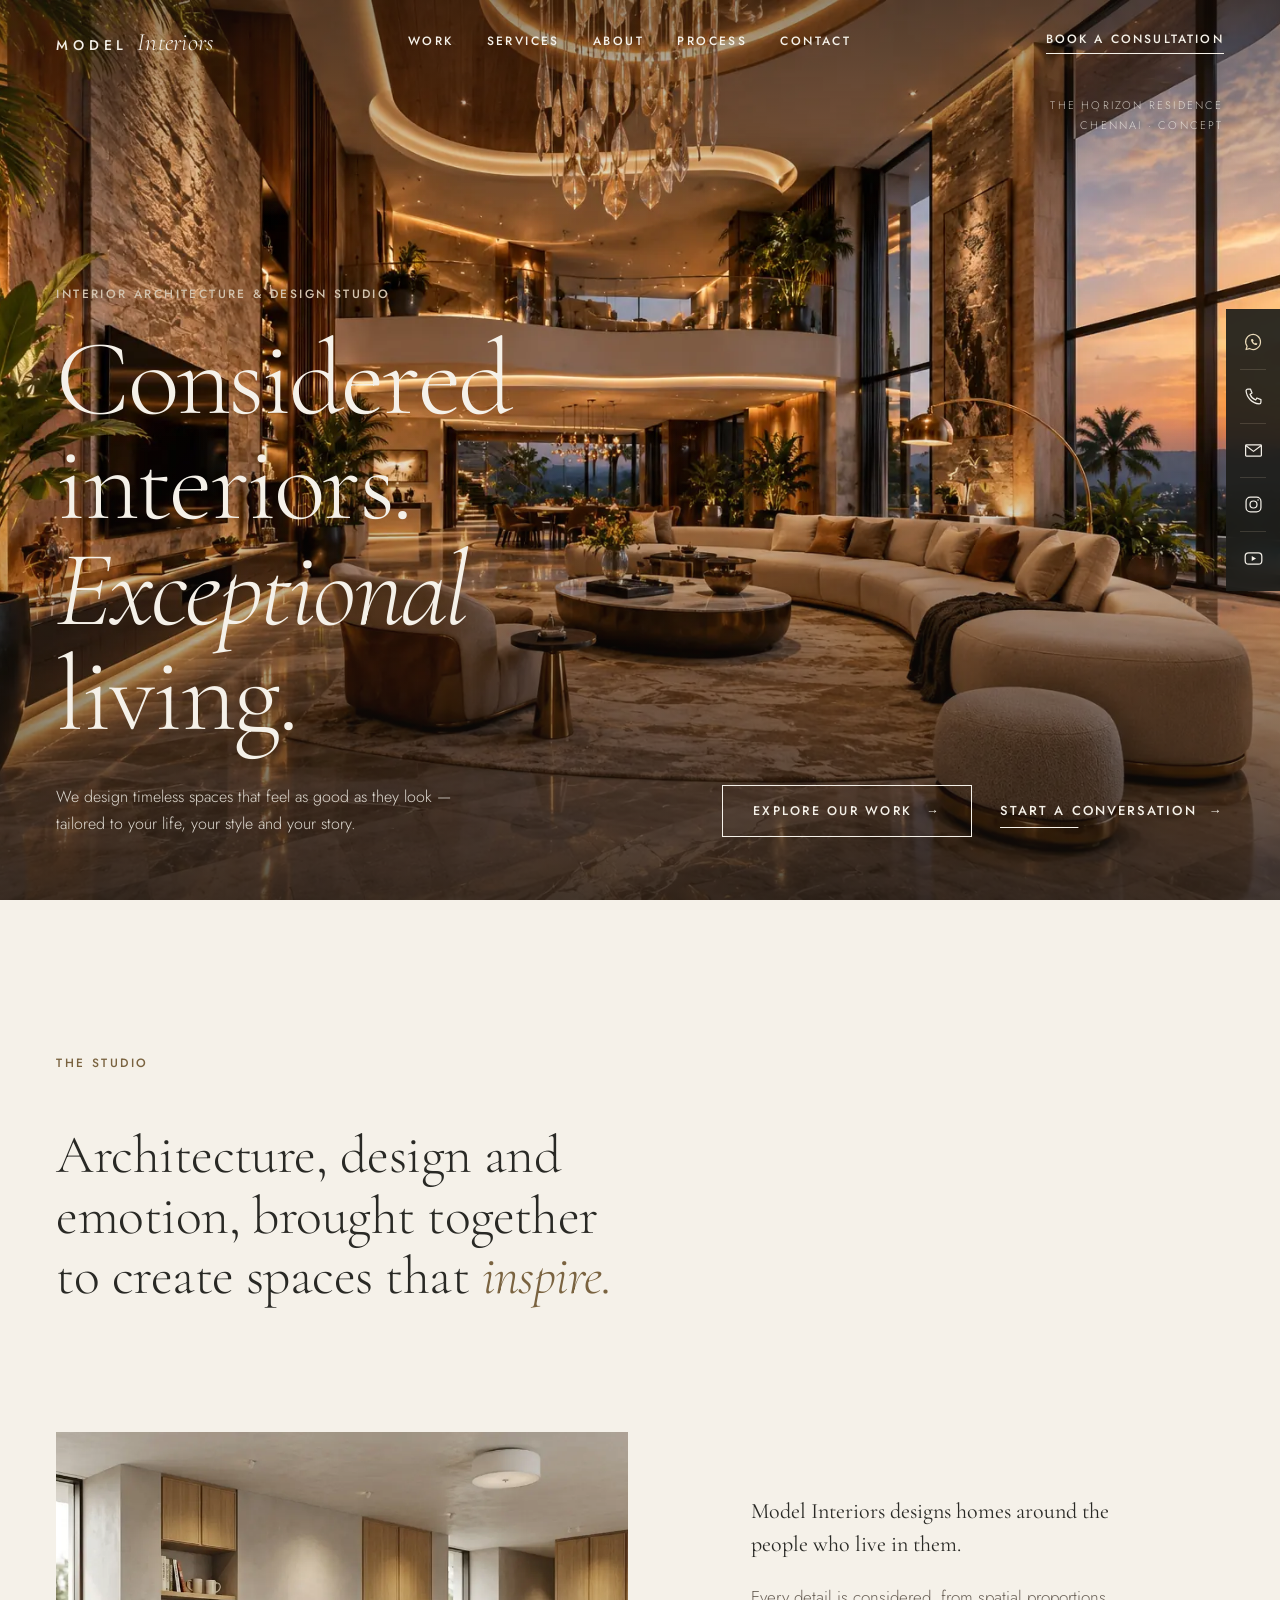
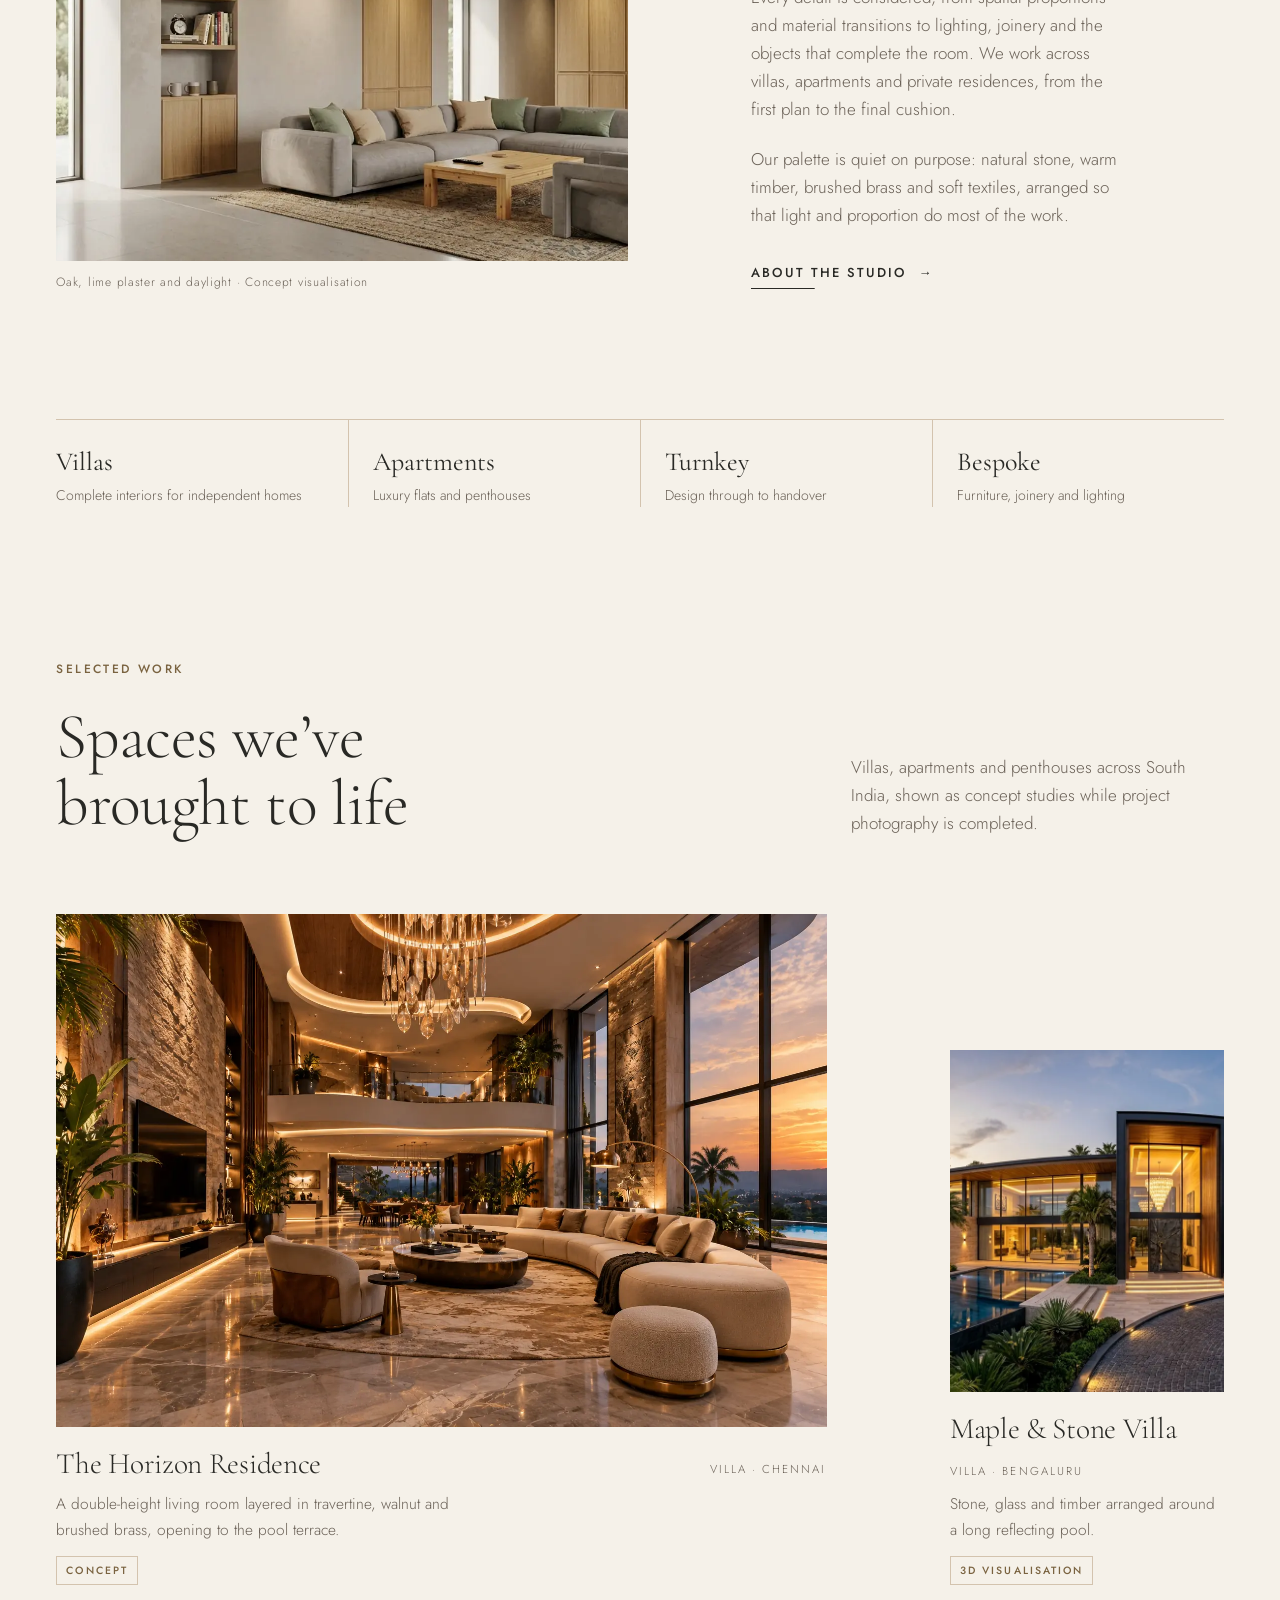
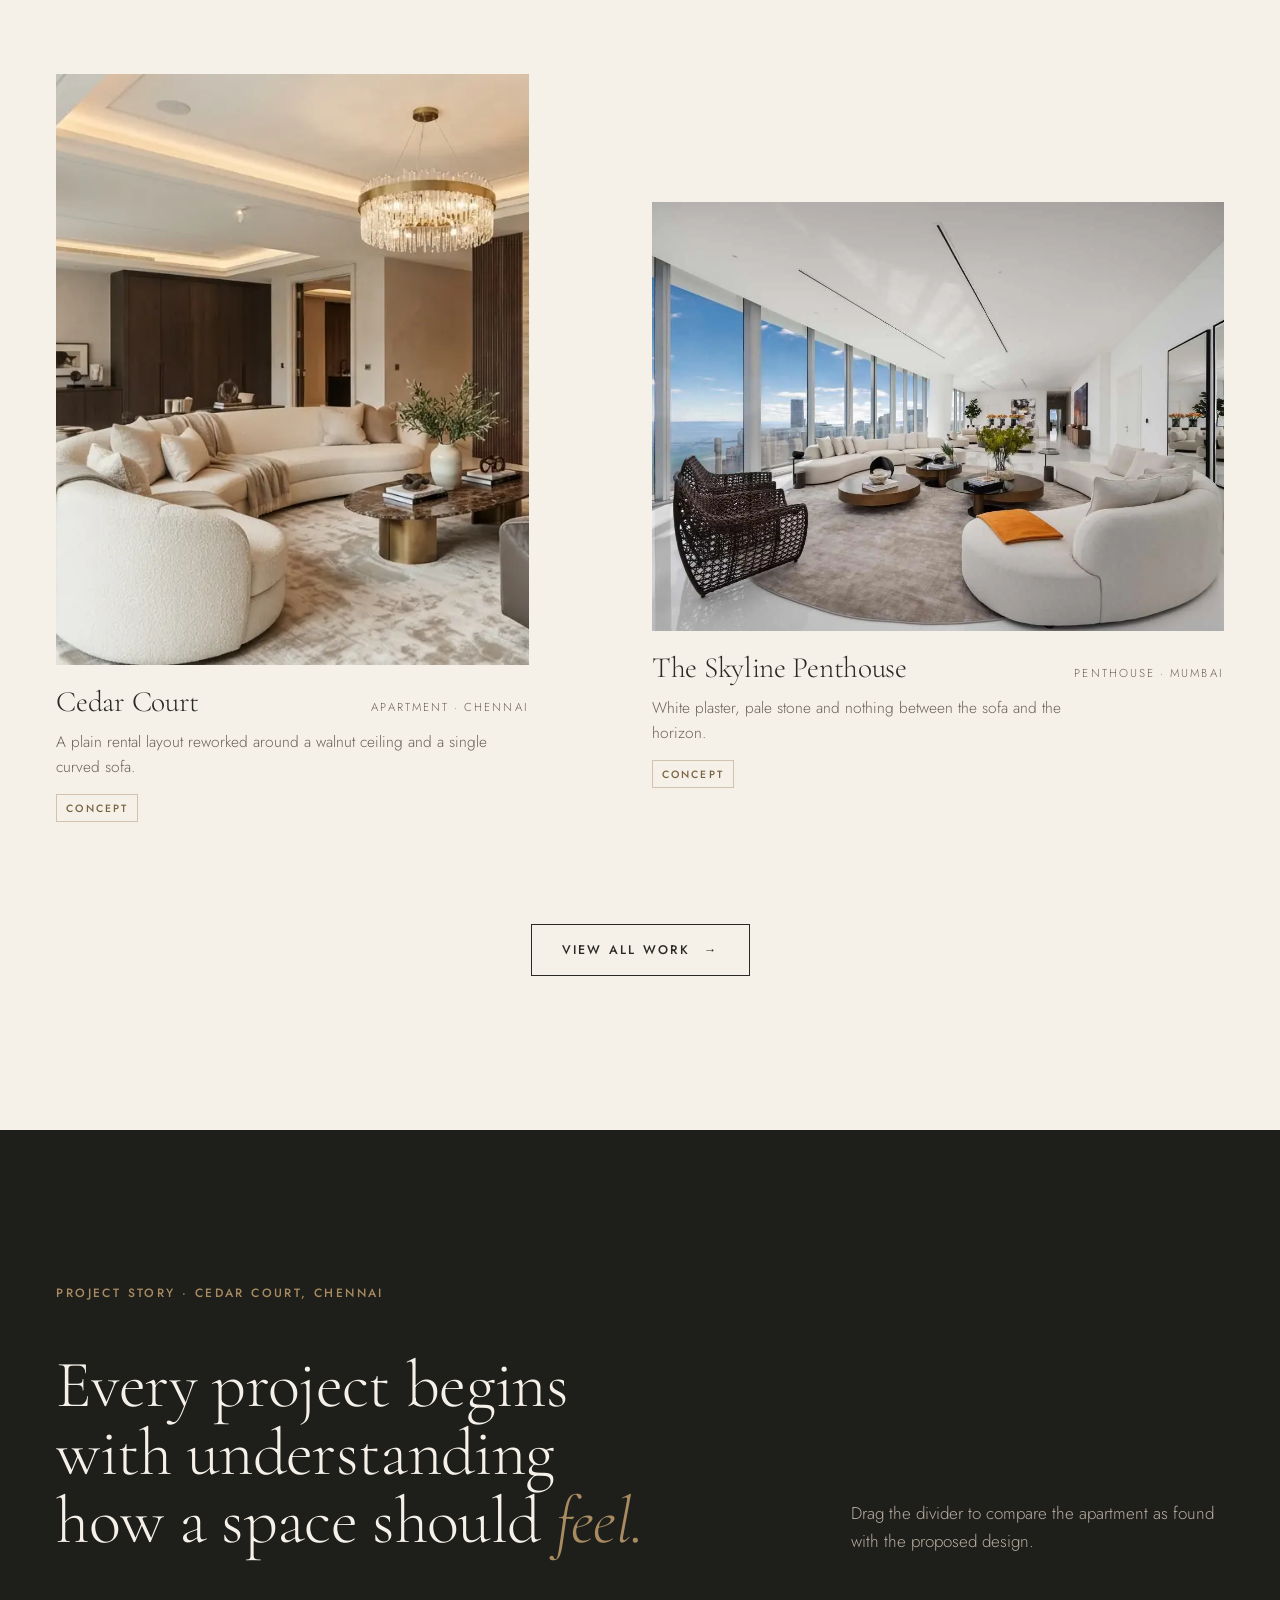
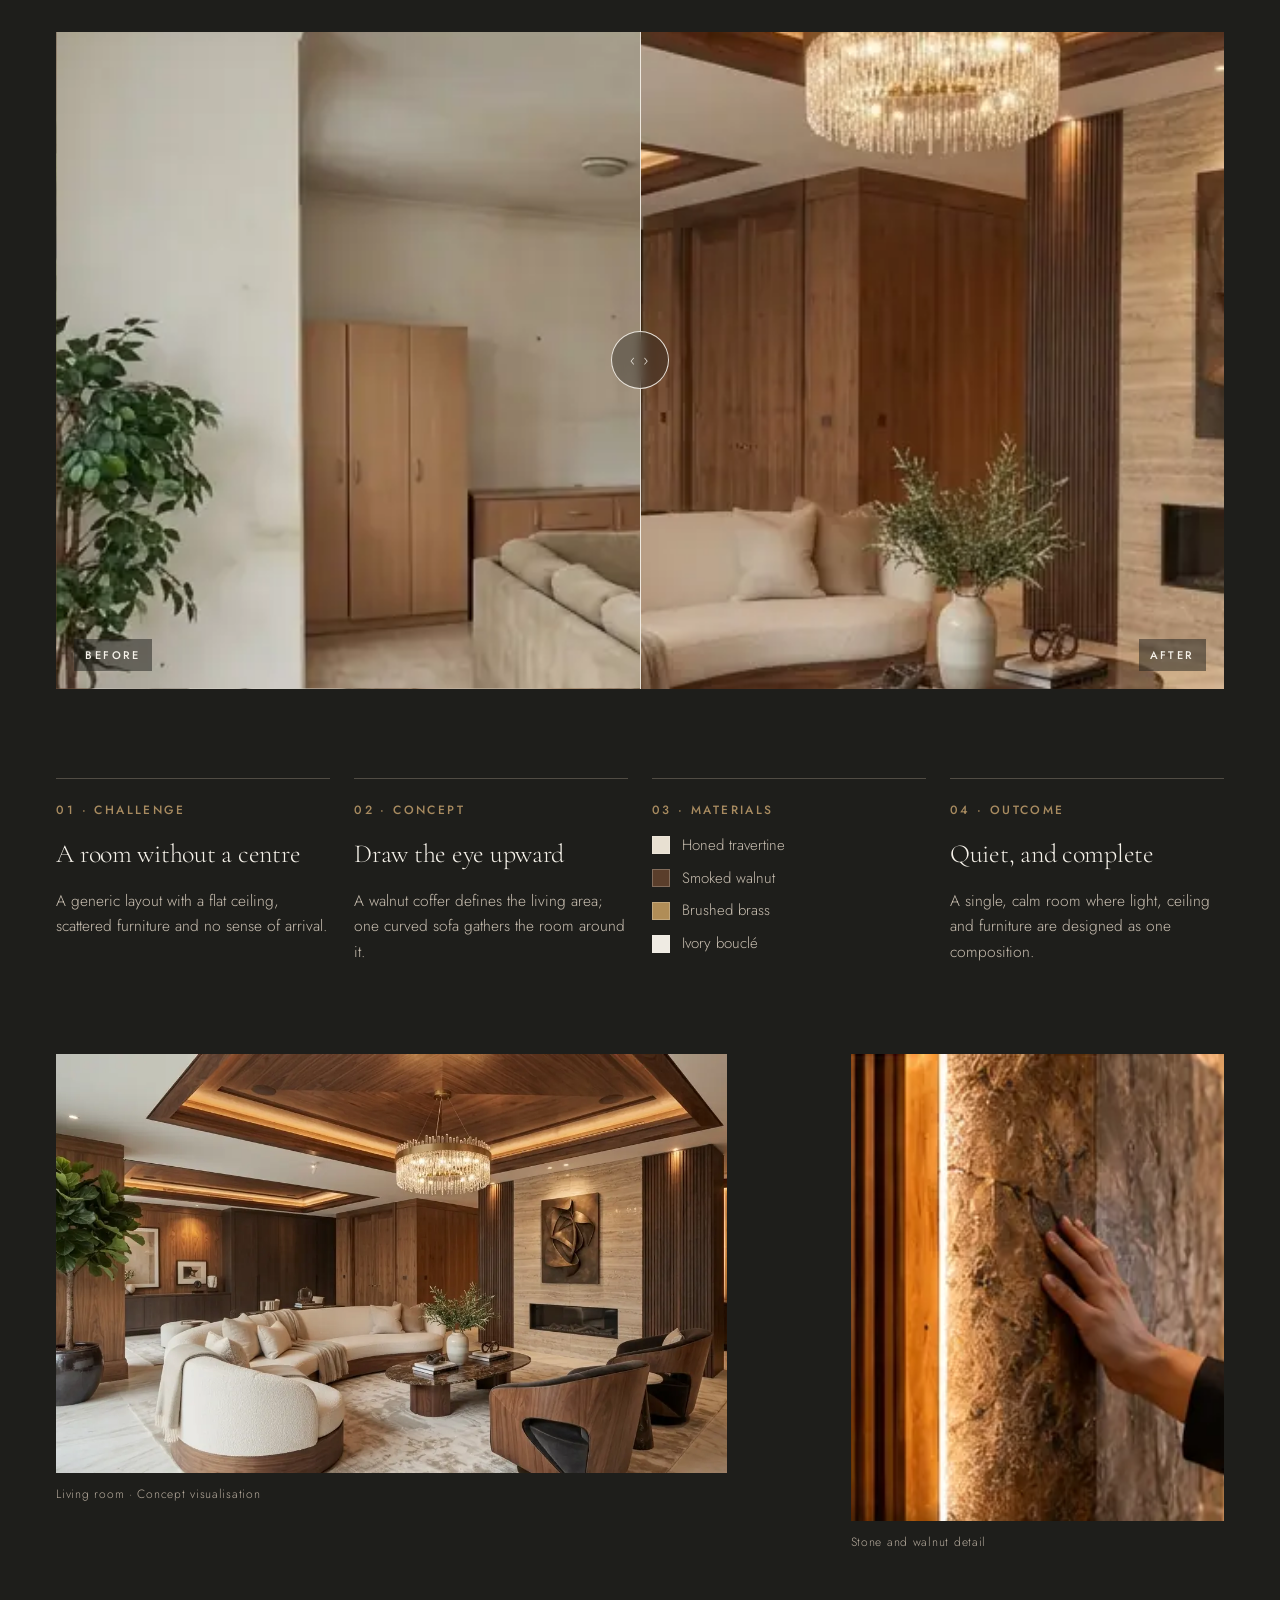
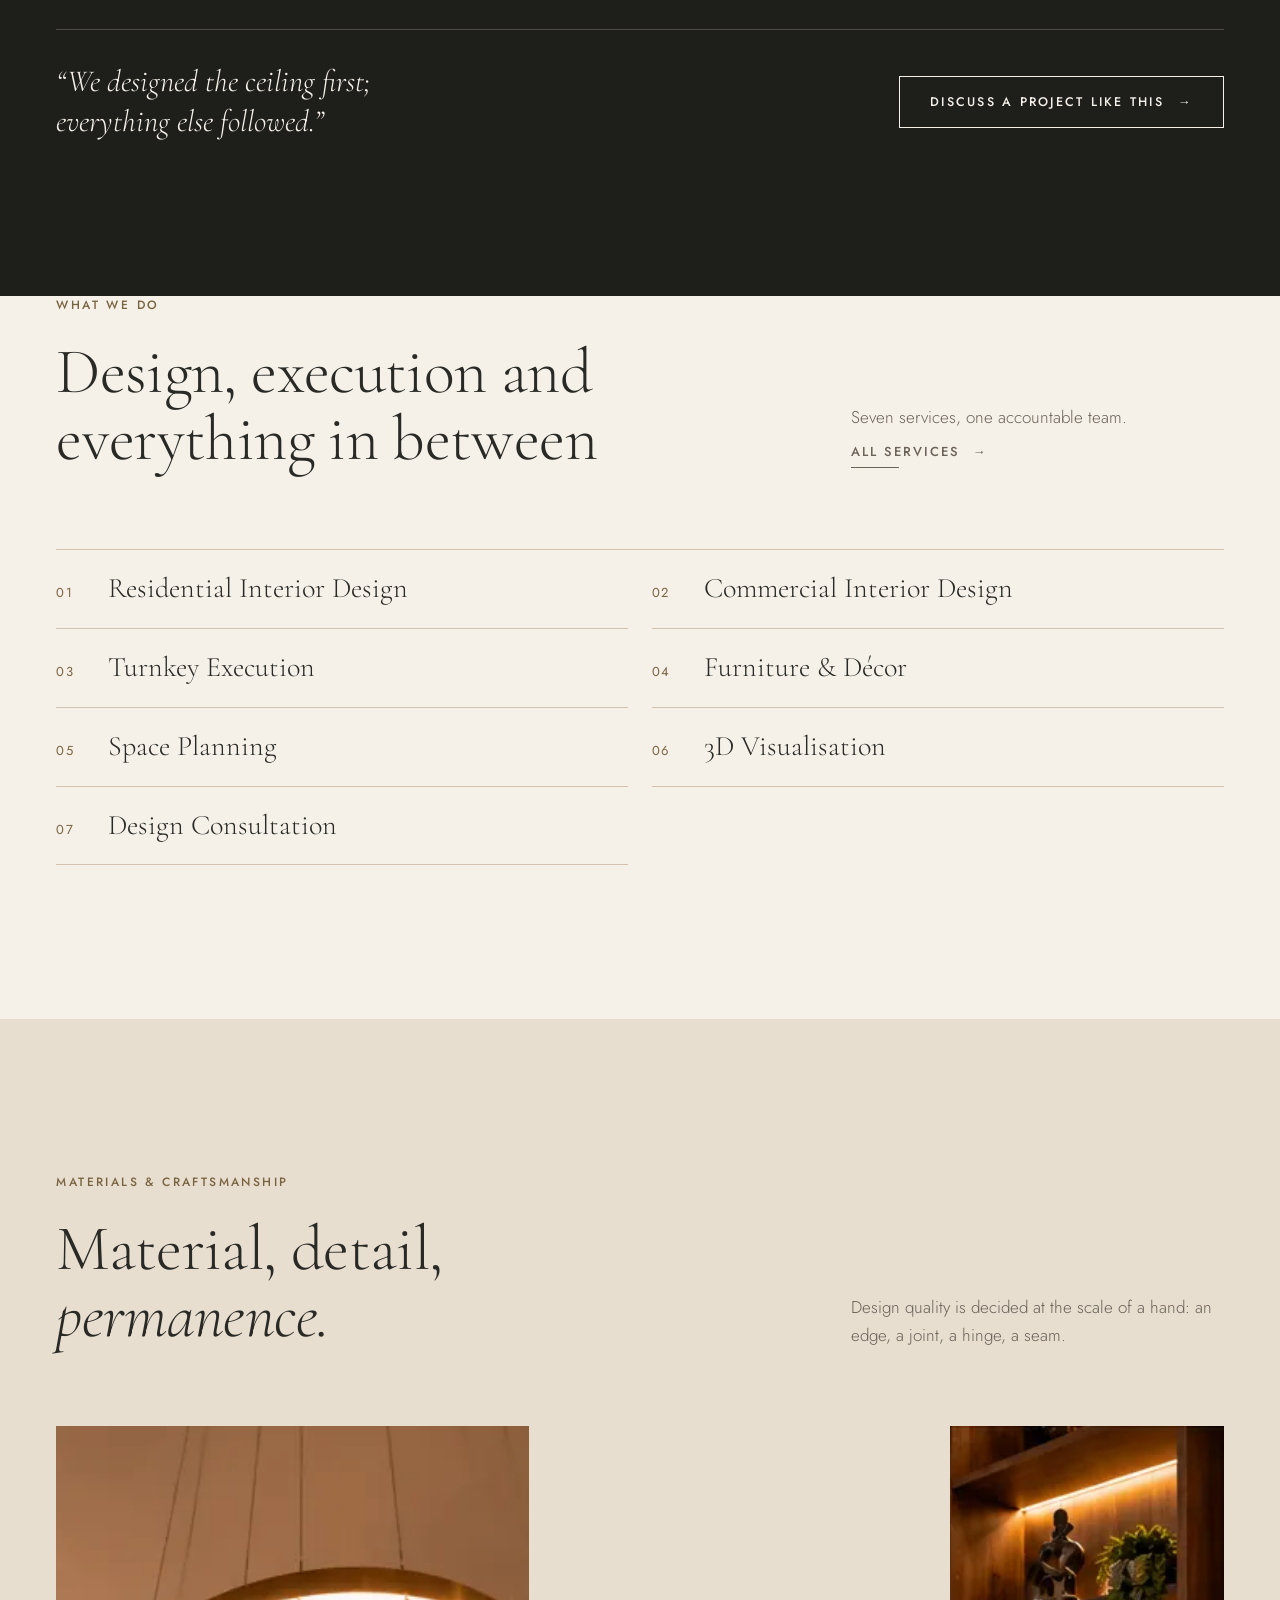
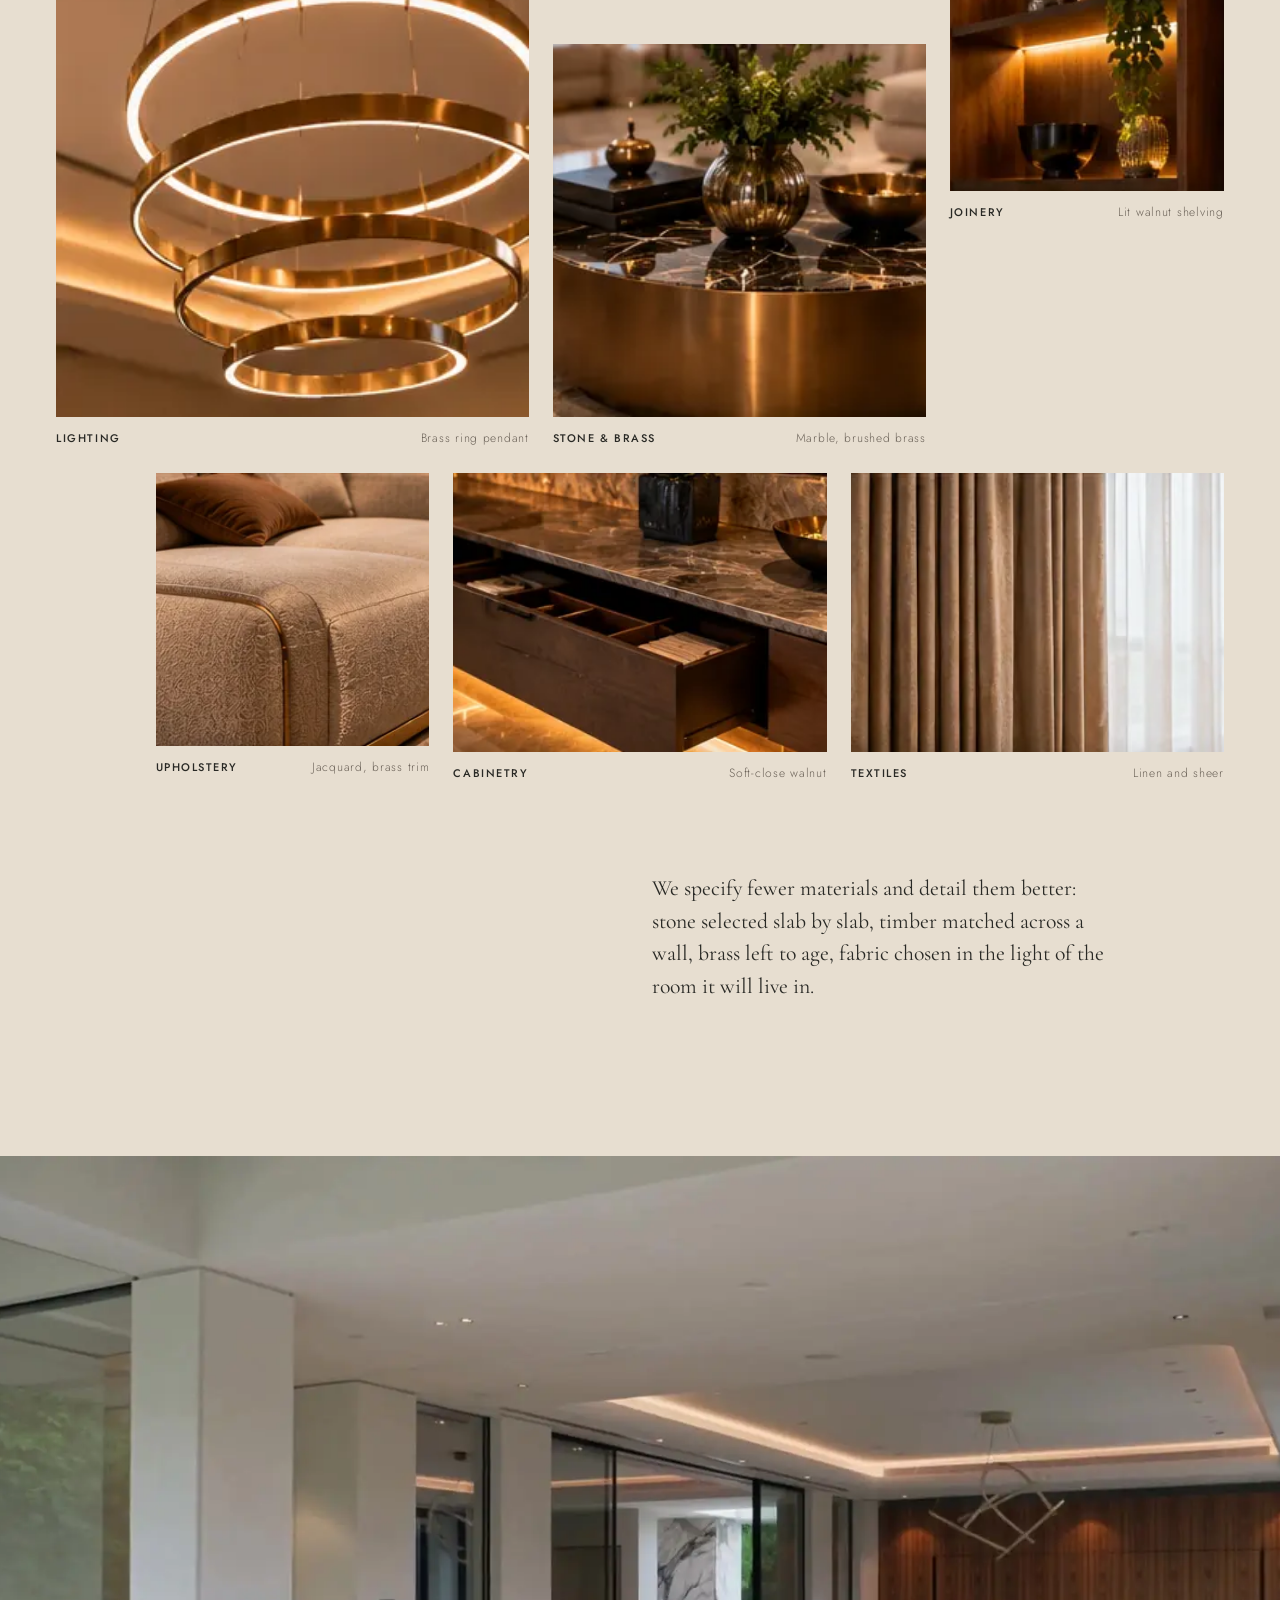
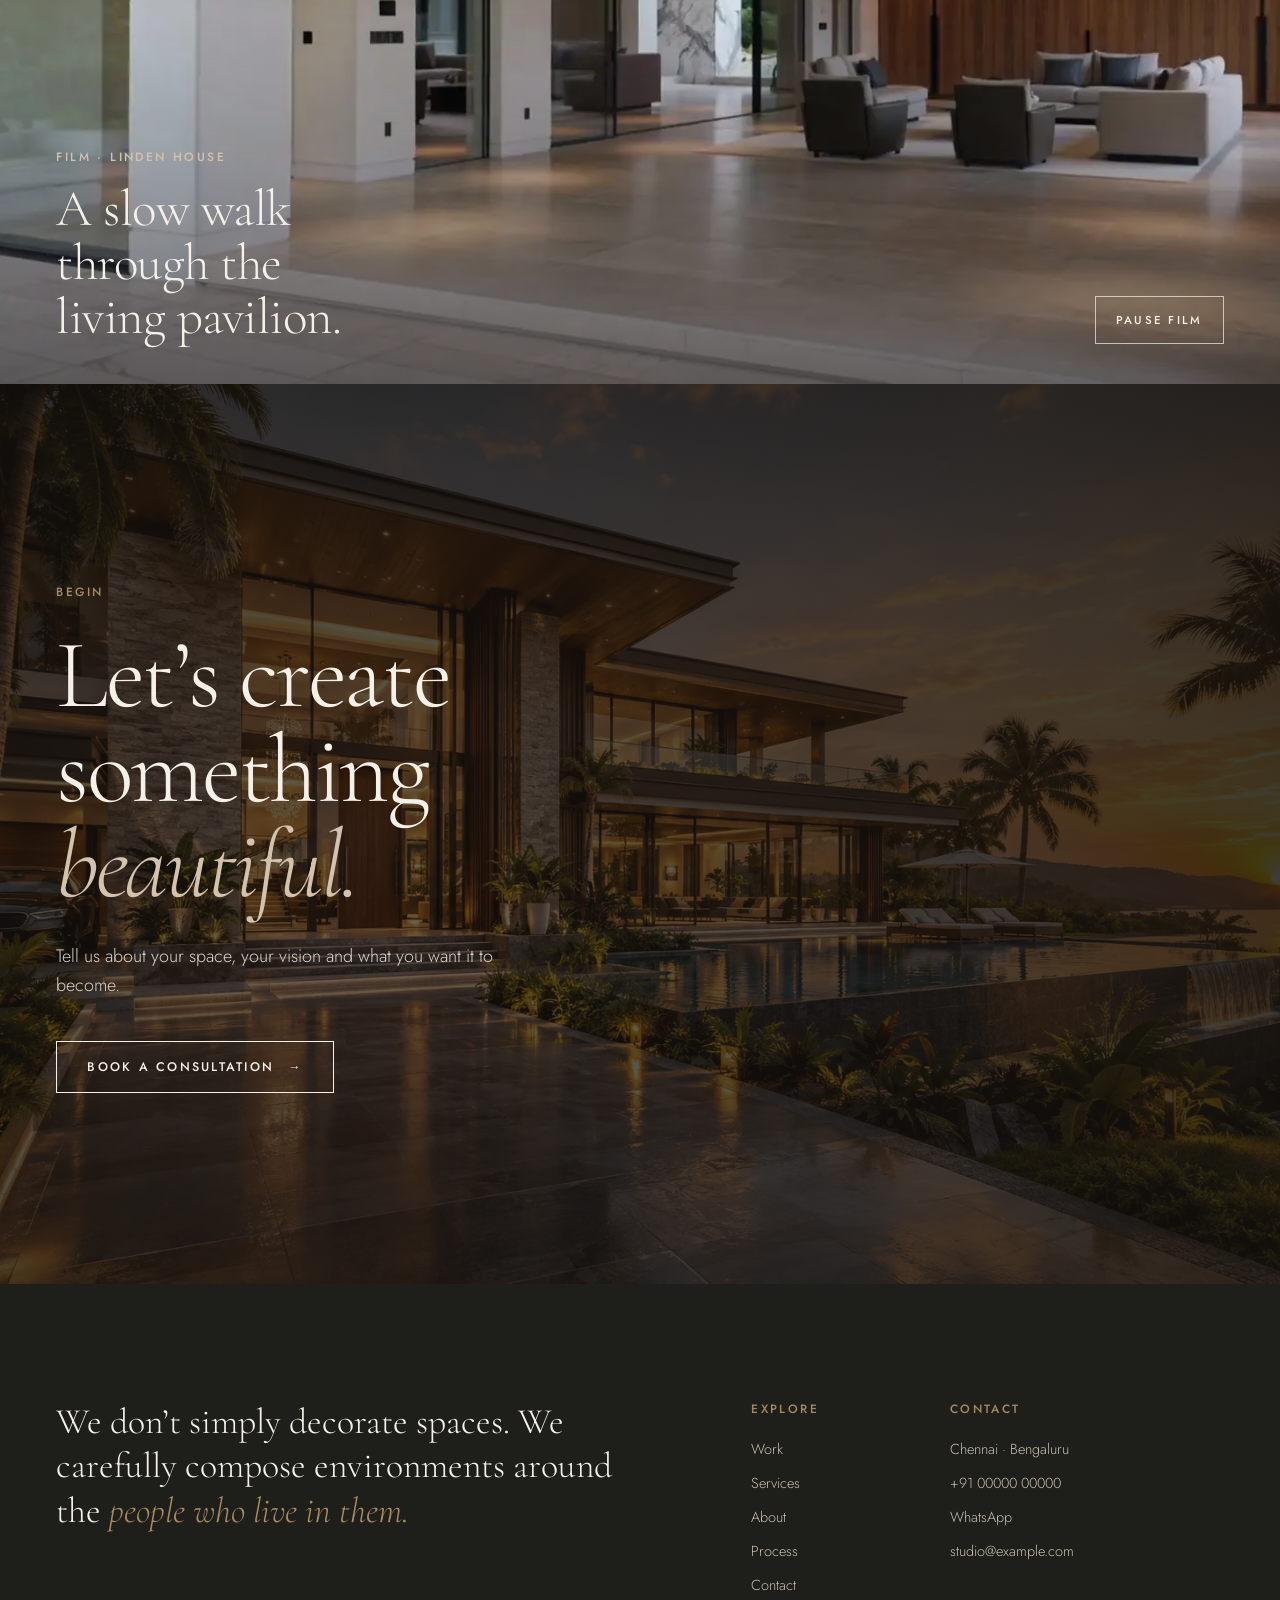
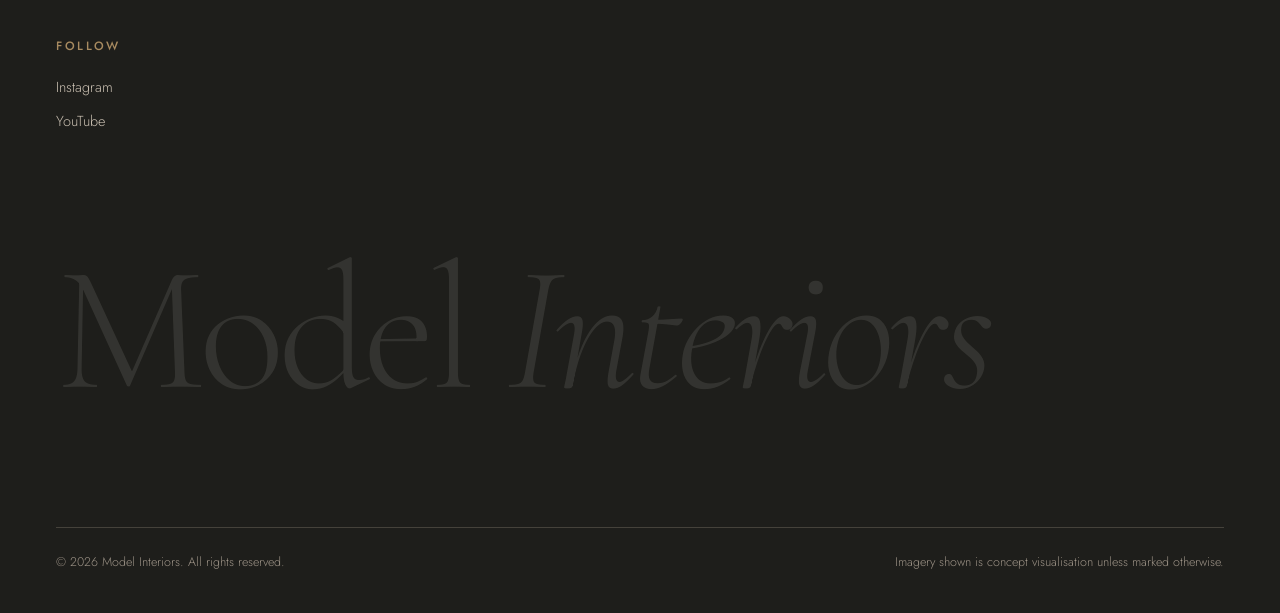
==== commit a1c6bcef: "Add files via upload" ====
--- a/index.html
+++ b/index.html
@@ -9,7 +9,7 @@
 <link rel="preconnect" href="https://fonts.gstatic.com" crossorigin>
 <link rel="stylesheet" href="https://fonts.googleapis.com/css2?family=Cormorant+Garamond:ital,wght@0,300;0,400;0,500;1,300;1,400&family=Jost:wght@300;400;500&display=swap">
 <link rel="stylesheet" href="site.css">
-<link rel="preload" as="image" href="img/hero.webp" fetchpriority="high">
+<link rel="preload" as="image" href="hero.webp" fetchpriority="high">
 </head>
 <body>
 <a class="skip" href="#main">Skip to content</a>
@@ -31,10 +31,10 @@
 <!-- HERO -->
 <section class="hero" id="top" aria-label="Introduction">
   <picture>
-    <source media="(max-width:700px)" srcset="img/hero-m.webp">
-    <img src="img/hero.webp" alt="Double-height living room with travertine walls, a sculptural crystal chandelier, curved ivory sofas and floor-to-ceiling glazing at sunset" fetchpriority="high">
+    <source media="(max-width:700px)" srcset="hero-m.webp">
+    <img src="hero.webp" alt="Double-height living room with travertine walls, a sculptural crystal chandelier, curved ivory sofas and floor-to-ceiling glazing at sunset" fetchpriority="high">
   </picture>
-  <video id="heroVideo" muted loop playsinline preload="none" poster="img/hero.webp" aria-hidden="true" data-src="video/hero.mp4"></video>
+  <video id="heroVideo" muted loop playsinline preload="none" poster="hero.webp" aria-hidden="true" data-src="hero.mp4"></video>
   <div class="hero-meta">The Horizon Residence<br>Chennai · Concept</div>
   <div class="wrap hero-intro">
     <span class="label l1" style="color:var(--taupe)">Interior architecture &amp; design studio</span>
@@ -55,7 +55,7 @@
     <span class="label" style="grid-column:1/-1">The studio</span>
     <h2 id="intro-h">Architecture, design and emotion, brought together to create spaces that <em>inspire.</em></h2>
     <figure class="fig" style="margin-bottom:0">
-      <div class="zoom reveal"><img src="img/travertine.webp" alt="Calm living room with oak joinery, a low linen sofa and full-height glazing onto a garden" loading="lazy" width="1600" height="893"></div>
+      <div class="zoom reveal"><img src="travertine.webp" alt="Calm living room with oak joinery, a low linen sofa and full-height glazing onto a garden" loading="lazy" width="1600" height="893"></div>
       <figcaption>Oak, lime plaster and daylight · Concept visualisation</figcaption>
     </figure>
     <div class="txt">
@@ -82,25 +82,25 @@
       <p class="aside">Villas, apartments and penthouses across South India, shown as concept studies while project photography is completed.</p>
     </div>
     <div class="works"><a class="work w1" data-t="villa" href="index.html#story">
-        <div class="zoom reveal"><img src="img/hero.webp" alt="The Horizon Residence: double-height living room in travertine and walnut with a crystal chandelier" loading="lazy" width="2000" height="1333"></div>
+        <div class="zoom reveal"><img src="hero.webp" alt="The Horizon Residence: double-height living room in travertine and walnut with a crystal chandelier" loading="lazy" width="2000" height="1333"></div>
         <div class="meta"><h3>The Horizon Residence</h3><span class="type">Villa · Chennai</span></div>
         <p>A double-height living room layered in travertine, walnut and brushed brass, opening to the pool terrace.</p>
         <span class="tag">Concept</span>
       </a>
 <a class="work w2" data-t="villa" href="contact.html">
-        <div class="zoom reveal"><img src="img/villa-dusk.webp" alt="Maple and Stone Villa at dusk: stone-clad entrance volume, glass pavilion and a reflecting pool" loading="lazy" width="1337" height="706" style="object-position:62% 50%"></div>
+        <div class="zoom reveal"><img src="villa-dusk.webp" alt="Maple and Stone Villa at dusk: stone-clad entrance volume, glass pavilion and a reflecting pool" loading="lazy" width="1337" height="706" style="object-position:62% 50%"></div>
         <div class="meta"><h3>Maple &amp; Stone Villa</h3><span class="type">Villa · Bengaluru</span></div>
         <p>Stone, glass and timber arranged around a long reflecting pool.</p>
         <span class="tag">3D visualisation</span>
       </a>
 <a class="work w3" data-t="apartment" href="index.html#story">
-        <div class="zoom reveal"><img src="img/cedar-2.webp" alt="Cedar Court: living room with a walnut coffered ceiling, curved bouclé sofa and a sculptural armchair" loading="lazy" width="1337" height="706" style="object-position:40% 50%"></div>
+        <div class="zoom reveal"><img src="cedar-2.webp" alt="Cedar Court: living room with a walnut coffered ceiling, curved bouclé sofa and a sculptural armchair" loading="lazy" width="1337" height="706" style="object-position:40% 50%"></div>
         <div class="meta"><h3>Cedar Court</h3><span class="type">Apartment · Chennai</span></div>
         <p>A plain rental layout reworked around a walnut ceiling and a single curved sofa.</p>
         <span class="tag">Concept</span>
       </a>
 <a class="work w4" data-t="penthouse" href="contact.html">
-        <div class="zoom reveal"><img src="img/penthouse.webp" alt="The Skyline Penthouse: white living room with a curved sofa, woven lounge chair and uninterrupted sea views" loading="lazy" width="1280" height="853"></div>
+        <div class="zoom reveal"><img src="penthouse.webp" alt="The Skyline Penthouse: white living room with a curved sofa, woven lounge chair and uninterrupted sea views" loading="lazy" width="1280" height="853"></div>
         <div class="meta"><h3>The Skyline Penthouse</h3><span class="type">Penthouse · Mumbai</span></div>
         <p>White plaster, pale stone and nothing between the sofa and the horizon.</p>
         <span class="tag">Concept</span>
@@ -117,8 +117,8 @@
       <p class="muted">Drag the divider to compare the apartment as found with the proposed design.</p>
     </div>
     <div class="compare" style="--p:50%">
-      <img src="img/cedar-after.webp" alt="After: living room with walnut coffered ceiling, curved sofa and layered lighting">
-      <div class="before"><img src="img/cedar-before.webp" alt="Before: plain living room with beige sofa and bare ceiling" loading="lazy"></div>
+      <img src="cedar-after.webp" alt="After: living room with walnut coffered ceiling, curved sofa and layered lighting">
+      <div class="before"><img src="cedar-before.webp" alt="Before: plain living room with beige sofa and bare ceiling" loading="lazy"></div>
       <div class="bar"></div><div class="knob" aria-hidden="true">‹ ›</div>
       <span class="lb l">Before</span><span class="lb r">After</span>
       <input type="range" min="0" max="100" value="50" aria-label="Compare before and after, Cedar Court living room">
@@ -134,8 +134,8 @@
       <div class="col"><span class="label">04 · Outcome</span><h3>Quiet, and complete</h3><p>A single, calm room where light, ceiling and furniture are designed as one composition.</p></div>
     </div>
     <div class="pair">
-      <figure class="a"><div class="zoom reveal"><img src="img/cedar-1.webp" alt="Cedar Court living room with a potted olive tree, curved sofa and walnut accent chairs" loading="lazy"></div><figcaption>Living room · Concept visualisation</figcaption></figure>
-      <figure class="b"><div class="zoom reveal"><img src="img/d-stone.webp" alt="A hand resting on a book-matched stone column beside walnut fluting" loading="lazy" style="object-position:70% 50%"></div><figcaption>Stone and walnut detail</figcaption></figure>
+      <figure class="a"><div class="zoom reveal"><img src="cedar-1.webp" alt="Cedar Court living room with a potted olive tree, curved sofa and walnut accent chairs" loading="lazy"></div><figcaption>Living room · Concept visualisation</figcaption></figure>
+      <figure class="b"><div class="zoom reveal"><img src="d-stone.webp" alt="A hand resting on a book-matched stone column beside walnut fluting" loading="lazy" style="object-position:70% 50%"></div><figcaption>Stone and walnut detail</figcaption></figure>
     </div>
     <div class="end"><p>“We designed the ceiling first; everything else followed.”</p><a class="btn" href="contact.html">Discuss a project like this <span aria-hidden="true">→</span></a></div>
   </div>
@@ -163,12 +163,12 @@
       <p class="aside">Design quality is decided at the scale of a hand: an edge, a joint, a hinge, a seam.</p>
     </div>
     <div class="mat-grid">
-      <figure class="mat m1"><div class="zoom reveal"><img src="img/d-chandelier.webp" alt="Three brushed-brass ring pendants lit against a warm ceiling" loading="lazy"></div><figcaption><b>Lighting</b><span>Brass ring pendant</span></figcaption></figure>
-      <figure class="mat m2"><div class="zoom reveal"><img src="img/d-table.webp" alt="Round coffee table with a dark marble top and brushed brass drum base" loading="lazy"></div><figcaption><b>Stone &amp; brass</b><span>Marble, brushed brass</span></figcaption></figure>
-      <figure class="mat m3"><div class="zoom reveal"><img src="img/d-joinery.webp" alt="Walnut shelving with concealed warm LED lighting and sculptural objects" loading="lazy"></div><figcaption><b>Joinery</b><span>Lit walnut shelving</span></figcaption></figure>
-      <figure class="mat m4"><div class="zoom reveal"><img src="img/d-sofa.webp" alt="Close view of a textured upholstered sofa with a brass base trim" loading="lazy"></div><figcaption><b>Upholstery</b><span>Jacquard, brass trim</span></figcaption></figure>
-      <figure class="mat m5"><div class="zoom reveal"><img src="img/d-drawer.webp" alt="Soft-close walnut drawer with fitted dividers beneath a marble top" loading="lazy"></div><figcaption><b>Cabinetry</b><span>Soft-close walnut</span></figcaption></figure>
-      <figure class="mat m6"><div class="zoom reveal"><img src="img/d-fabric.webp" alt="Layered linen and sheer curtains in taupe and ivory" loading="lazy"></div><figcaption><b>Textiles</b><span>Linen and sheer</span></figcaption></figure>
+      <figure class="mat m1"><div class="zoom reveal"><img src="d-chandelier.webp" alt="Three brushed-brass ring pendants lit against a warm ceiling" loading="lazy"></div><figcaption><b>Lighting</b><span>Brass ring pendant</span></figcaption></figure>
+      <figure class="mat m2"><div class="zoom reveal"><img src="d-table.webp" alt="Round coffee table with a dark marble top and brushed brass drum base" loading="lazy"></div><figcaption><b>Stone &amp; brass</b><span>Marble, brushed brass</span></figcaption></figure>
+      <figure class="mat m3"><div class="zoom reveal"><img src="d-joinery.webp" alt="Walnut shelving with concealed warm LED lighting and sculptural objects" loading="lazy"></div><figcaption><b>Joinery</b><span>Lit walnut shelving</span></figcaption></figure>
+      <figure class="mat m4"><div class="zoom reveal"><img src="d-sofa.webp" alt="Close view of a textured upholstered sofa with a brass base trim" loading="lazy"></div><figcaption><b>Upholstery</b><span>Jacquard, brass trim</span></figcaption></figure>
+      <figure class="mat m5"><div class="zoom reveal"><img src="d-drawer.webp" alt="Soft-close walnut drawer with fitted dividers beneath a marble top" loading="lazy"></div><figcaption><b>Cabinetry</b><span>Soft-close walnut</span></figcaption></figure>
+      <figure class="mat m6"><div class="zoom reveal"><img src="d-fabric.webp" alt="Layered linen and sheer curtains in taupe and ivory" loading="lazy"></div><figcaption><b>Textiles</b><span>Linen and sheer</span></figcaption></figure>
       <div class="mat-text"><p>We specify fewer materials and detail them better: stone selected slab by slab, timber matched across a wall, brass left to age, fabric chosen in the light of the room it will live in.</p></div>
     </div>
   </div>
@@ -176,7 +176,7 @@
 
 <!-- FILM -->
 <section class="film" aria-labelledby="film-h">
-  <video id="film" muted loop playsinline preload="none" poster="img/walkthrough-poster.webp" data-src="video/walkthrough.mp4" aria-label="Slow walkthrough of a white living room with a walnut feature wall and sculptural pendant"></video>
+  <video id="film" muted loop playsinline preload="none" poster="walkthrough-poster.webp" data-src="walkthrough.mp4" aria-label="Slow walkthrough of a white living room with a walnut feature wall and sculptural pendant"></video>
   <div class="wrap">
     <div><span class="label" style="color:var(--taupe)">Film · Linden House</span><h2 id="film-h" style="margin-top:14px">A slow walk through the living pavilion.</h2></div>
     <button class="ctl" id="filmCtl" aria-pressed="false">Pause film</button>
@@ -185,7 +185,7 @@
 
 <!-- FINAL CTA -->
 <section class="final on-dark" aria-labelledby="cta-h">
-  <img src="img/villa-sunset.webp" alt="" loading="lazy" aria-hidden="true">
+  <img src="villa-sunset.webp" alt="" loading="lazy" aria-hidden="true">
   <div class="wrap">
     <span class="label">Begin</span>
     <h2 id="cta-h">Let’s create something <em>beautiful.</em></h2>
